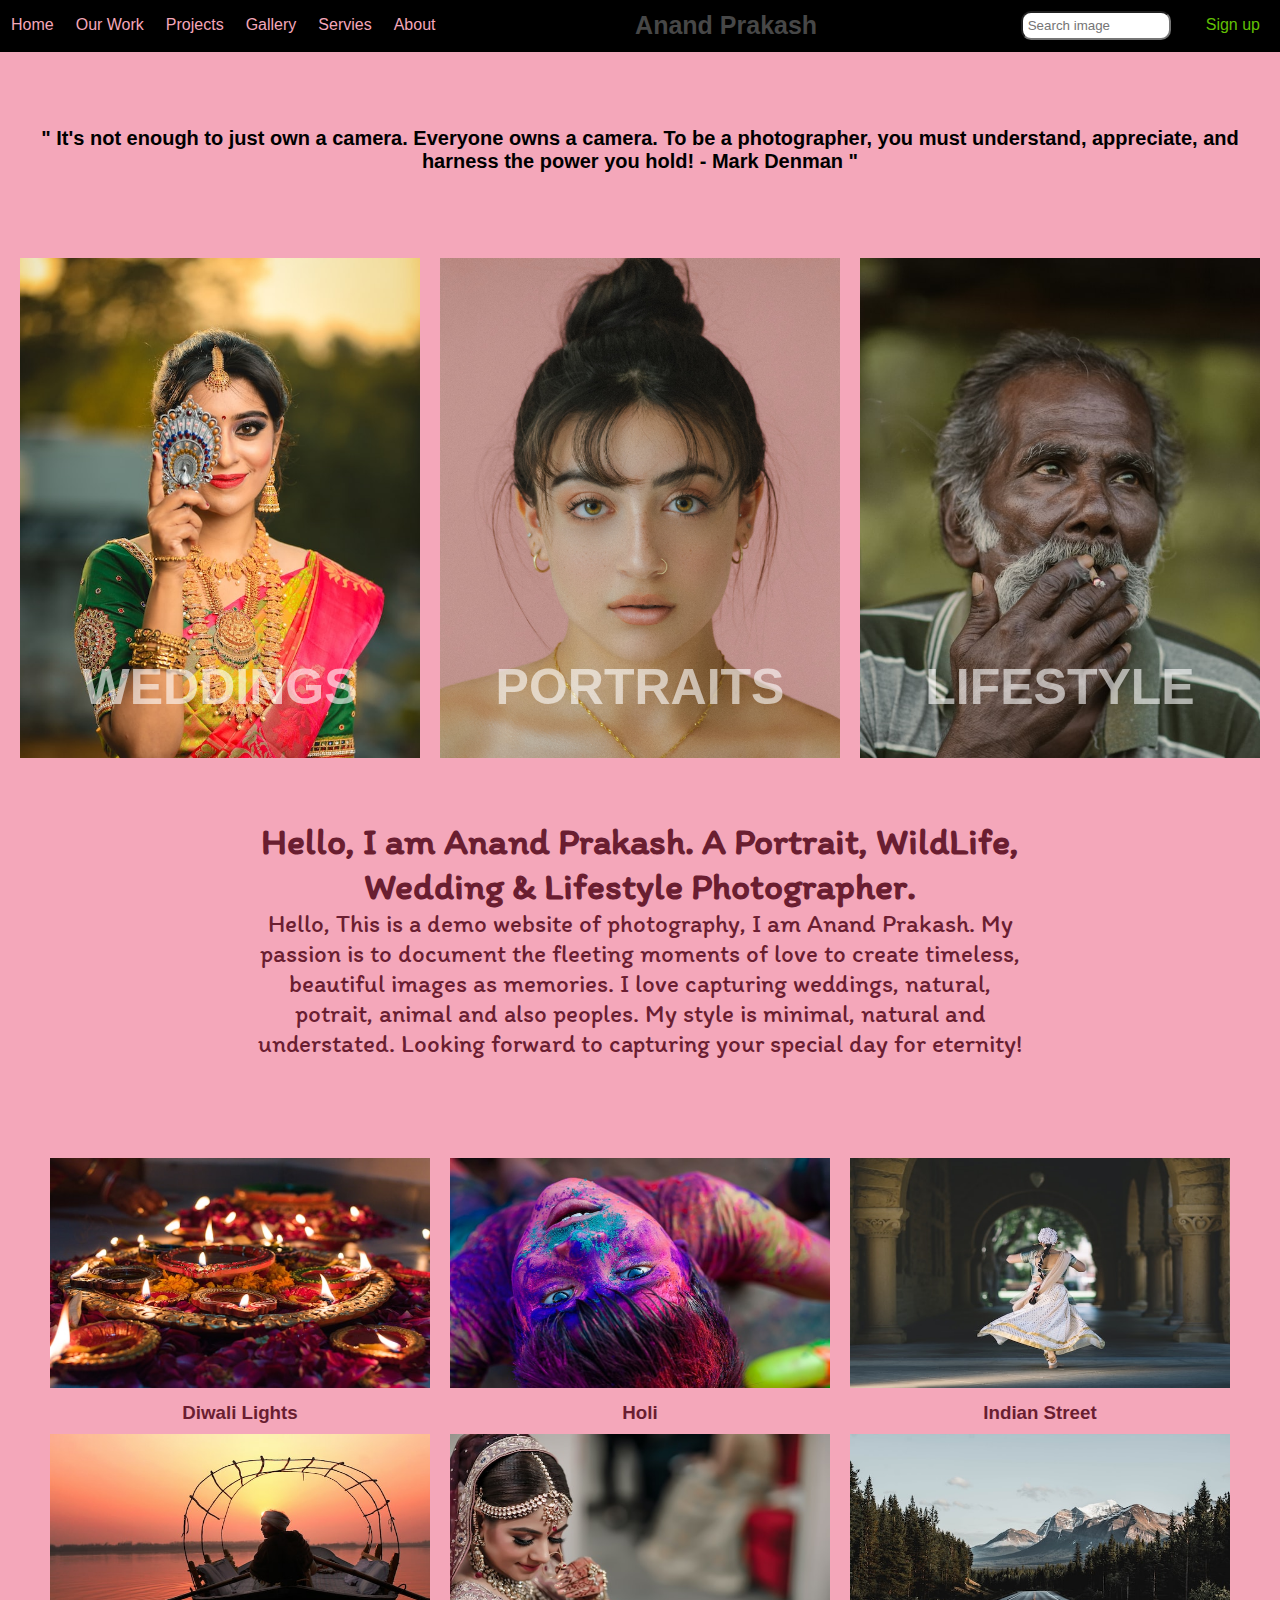
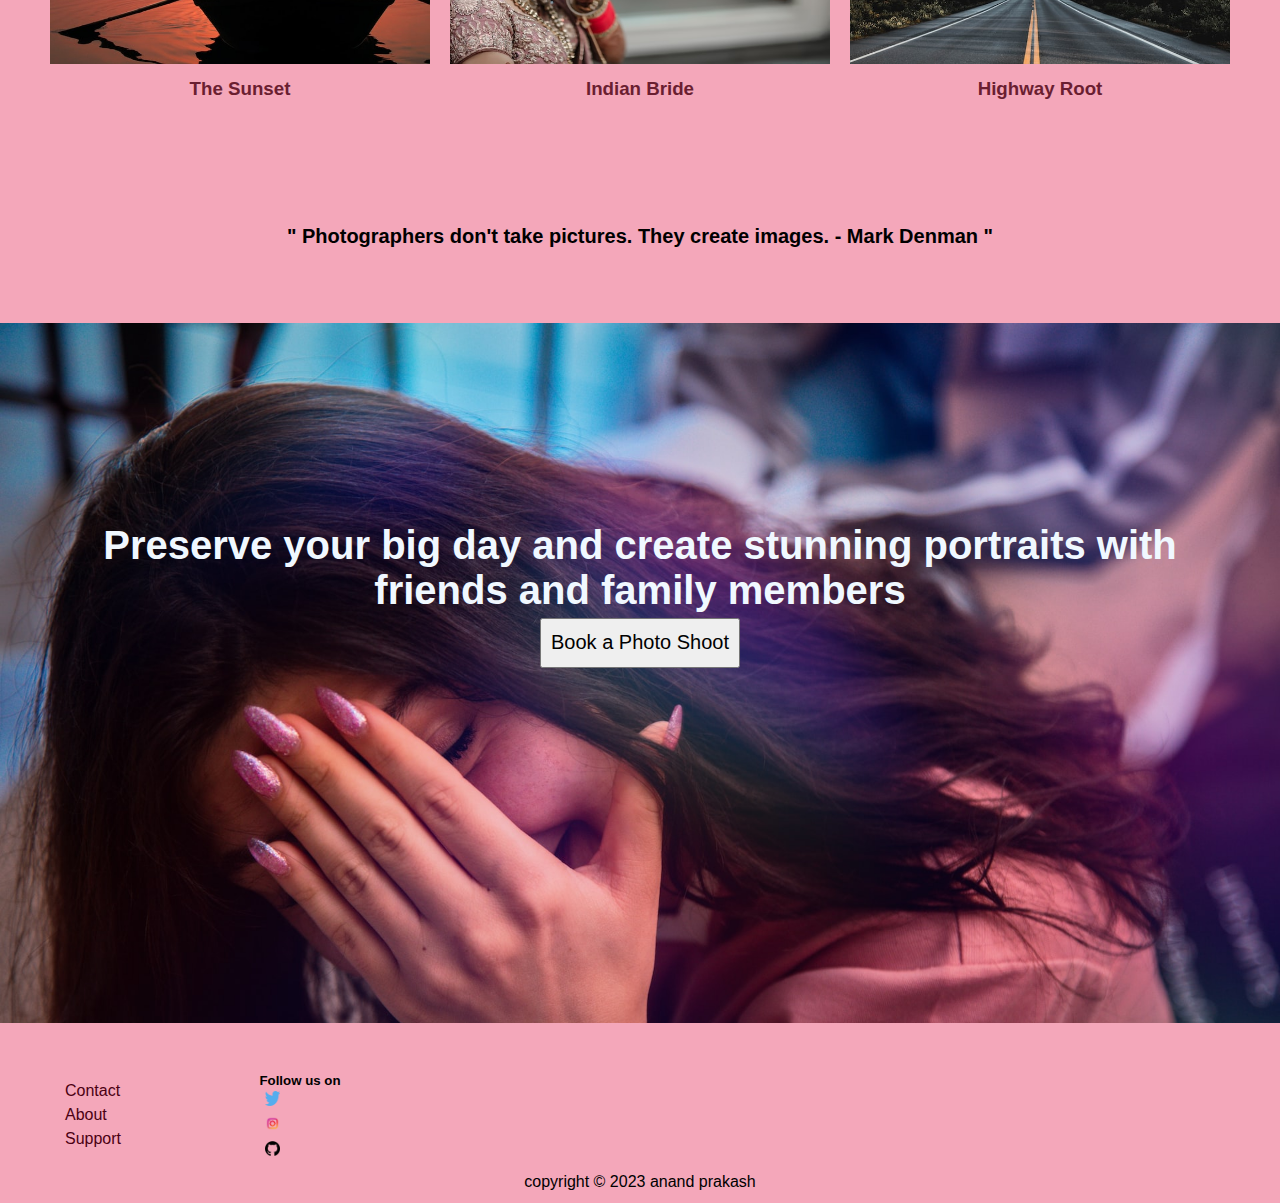
==== index.html @ af35f35a "initial update" ====
<!DOCTYPE html>
<html lang="en">

<head>
    <meta charset="UTF-8">
    <meta http-equiv="X-UA-Compatible" content="IE=edge">
    <meta name="viewport" content="width=device-width, initial-scale=1.0">
    <title>hr Photography</title>
    <link rel="preconnect" href="https://fonts.googleapis.com">
    <link rel="preconnect" href="https://fonts.gstatic.com" crossorigin>
    <link href="https://fonts.googleapis.com/css2?family=Itim&display=swap" rel="stylesheet">
    <link rel="stylesheet" href="./style.css">
</head>

<body>
    <header class="nav">
        <ul>
            <li><a href="#">Home</a></li>
            <li><a href="#">Our Work</a></li>
            <li><a href="#">Projects</a></li>
            <li><a href="#">Gallery</a></li>
            <li><a href="#">Servies</a></li>
            <li><a href="#">About</a></li>
            <div class="right-nav"><a href="#">Sign up</a></div>
            <div class="right-nav"><input type="text" placeholder="Search image"></div>
            <div class="my-name">Anand Prakash</div>
        </ul>
    </header>
    <div class="quote">
        " It's not enough to just own a camera. Everyone owns a camera. To be a photographer, you must understand,
        appreciate, and harness the power you hold! - Mark Denman "
    </div>
    <div class="box">
        <div class="box-size box1">
            <div class="box-text"><a href="#">WEDDINGS</a></div>
        </div>
        <div class="box-size box2">
            <div class="box-text"><a href="#">PORTRAITS</a></div>
        </div>
        <div class="box-size box3">
            <div class="box-text"><a href="#">LIFESTYLE</a></div>
        </div>

    </div>
    <div class="discription-1">
        <h2>Hello, I am Anand Prakash. A Portrait, WildLife, Wedding & Lifestyle Photographer.</h2>
        Hello, This is a demo website of photography, I am Anand Prakash. My passion is to document
        the fleeting moments of love to create timeless, beautiful images as memories. I love capturing weddings,
        natural, potrait, animal and also peoples. My style is minimal, natural and understated. Looking forward to
        capturing your
        special day for eternity!
    </div>
    <div class="container">
        <div class="container-grid">
            <div class="box">
                <div>
                    <div><img class="img" src="./assets/img/img-deepak.jpg"></div>
                    <h3 class="img-discription">Diwali Lights</h3>
                </div>
                <div>
                    <div><img class="img" src="./assets/img/img-holi.jpg"></div>
                    <h3 class="img-discription">Holi</h3>
                </div>
                <div>
                    <div><img class="img" src="./assets/img/img-street1.jpg"></div>
                    <h3 class="img-discription">Indian Street</h3>
                </div>
                <div>
                    <div><img class="img" src="./assets/img/img-sunset.jpg"></div>
                    <h3 class="img-discription">The Sunset</h3>
                </div>
                <div>
                    <div><img class="img" src="./assets/img/img-bride.jpg"></div>
                    <h3 class="img-discription">Indian Bride</h3>
                </div>
                <div>
                    <div><img class="img" src="./assets/img/img-highway.jpg"></div>
                    <h3 class="img-discription">Highway Root</h3>
                </div>
            </div>
        </div>
    </div>

    <div class="quote">" Photographers don't take pictures. They create images. - Mark Denman "</div>
    <div class="container-book">

        <div class="box-book">Preserve your big day and create stunning portraits with friends and family members
            <div><button class="btn">Book a Photo Shoot</button></div>
        </div>
    </div>
    <div class="container">
        <div class="container-grid">
            <div class="display-flex">
                <div class="box-flex">
                    <ul>
                        <li></li>
                        <li><a href="#">Contact</a></li>
                        <li><a href="#">About</a></li>
                        <li><a href="#">Support</a></li>
                    </ul>
                </div>
                <div class="box-flex">
                    <ul>
                        <h5>Follow us on</h5>
                        <li><a href="#"><img class="logo" src="./assets/img/logo-twitter.png"></a></li>
                        <li><a href="#"><img class="logo" src="./assets/img/logo-insta.png"></a></li>
                        <li><a href="#"><img class="logo" src="./assets/img/logo-github.png"></a></li>
                    </ul>
                </div>
            </div>
        </div>
    </div>
    <div class="copyright">copyright © 2023 anand prakash</div>
</body>

</html>
---- style.css ----
*{
    margin: 0;
    padding: 0;
    box-sizing: border-box;
    /* background-color: #f4a7ba; */
}
body{
    background-color: #f4a7ba;
    font-family: 'Ubuntu', sans-serif;
}

        /* Navigation bar */
.nav{
    background-color: black;
}
.nav ul{
    overflow: auto;
}
.nav li{
    list-style: none;
    float: left;
    margin:16px 6px;
}
.nav li a{
    text-decoration: none;
    color: #f4a7ba;
    padding: 5px;
}
.nav li a:hover{
    background-color: #f4a7ba;
    color: black;
    border-radius: 10px;
}
.nav .right-nav{
    float: right;
    margin: 11px 15px;
}
.right-nav input{
    width: 150px;
    padding: 5px;
    border-radius: 10px;
}
.right-nav a{
    display: inline-block;
    height: 20px;
    margin: 5px;
    text-decoration: none;
    color: rgb(98, 192, 4);
}
.right-nav a:hover{
    color: rgb(207, 204, 0);
}
.my-name{
    text-align: center;
    margin: 11px 0px;
    font-size: 25px;
    font-weight: bold;
    color: rgb(71,71,71);
}

        /* body */
.quote{
    font-size: 20px;
    font-weight: 600;
    margin: 75px 20px;
    text-align:center;
}
.box{
    display: flex;
    flex-wrap: wrap;
    justify-content: center;
    margin: 50px 10px;
}
.box-size{
    width: 400px;
    height: 500px;
    margin: 10px;
    background-size: cover;
}
.box1{
    background-image: url('./assets/img/img-wedding1.jpg');
}
.box2{
    background-image: url('./assets/img/img-portrait1.jpg');
}
.box3{
    background-image: url('./assets/img/img-tamil-shutter.jpg');
}
.box-text{
    text-align: center;
    margin-top: 400px;
}
.box-text a{
    color: rgb(255, 255, 255, 0.6);
    font-size: 50px;
    font-weight: 900;
    text-decoration: none;
}
.box-text:hover{
    background-color: rgb(131, 131, 131);
}

.img{
    width: 400px;
    height: 250px;
    padding: 10px;
    color: #4b0013;
    text-align: center;
}
.img-discription{
    text-align: center;
    color: #6a1e31;
}
.img:hover{
    padding: 5px;
    cursor: pointer;
}
.discription-1{
    width: 60%;
    margin: 40px auto;
    text-align: center;
    color: #6a1e31;
    font-size: 25px;
    font-family: 'Itim', cursive;
}
.container{
    display: grid;
    grid-template-areas: 'container-grid';
}
.container-grid{grid-area: container-grid;}
.container-grid{
    min-height: 100px;
}
.container-book{
    margin: 50px 0px;
}
.box-book{
    height: 700px;
    background-image: url('./assets/img/img-book2.jpg');
    background-size: cover;
    font-size: 40px;
    font-weight: bold;
    color: aliceblue;
    padding: 200px 50px;
    text-align:center;
}
.btn{
    width: 200px;
    height: 50px;
    font-size: 20px;
    cursor: pointer;
    padding: 5px;
}
.btn:hover{
    background-color: #f4a7ba;
}

.display-flex{
    display: flex;
    flex-wrap: wrap;
}
.box-flex{
    width: 200px;
    height: 100px;
    text-align: center;
}
.box-flex li{
    text-align: left;
    list-style: none;
    padding: 3px 20px;
    margin: 0px 35px
}
.box-flex a{
    text-decoration: none;
    color: #4b0013;
    padding: 5px 10px;
}
.box-flex a:hover{
    background-color: rgb(255, 255, 255);
    border-radius: 5px;
}
.logo{
    width: 15px;
    height: 15px;
}
.copyright{
    height: 30px;
    text-align: center;
}
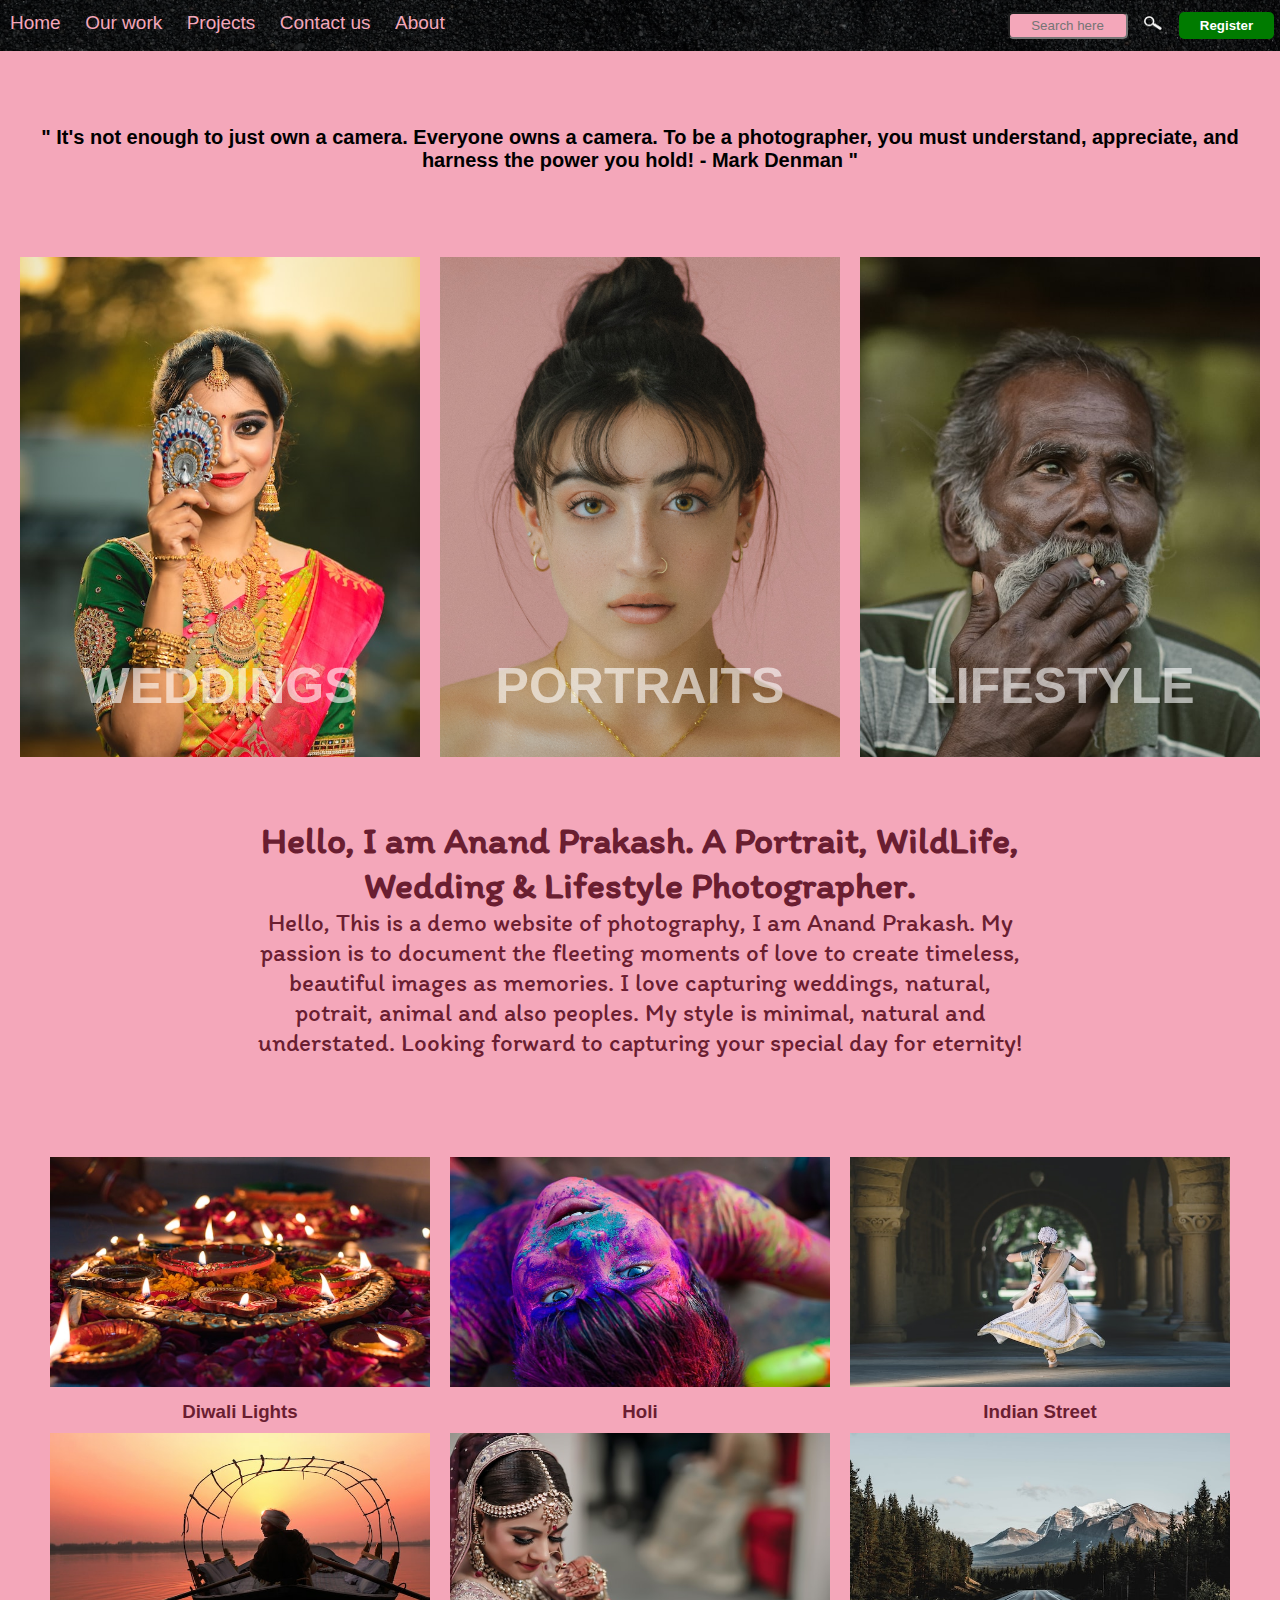
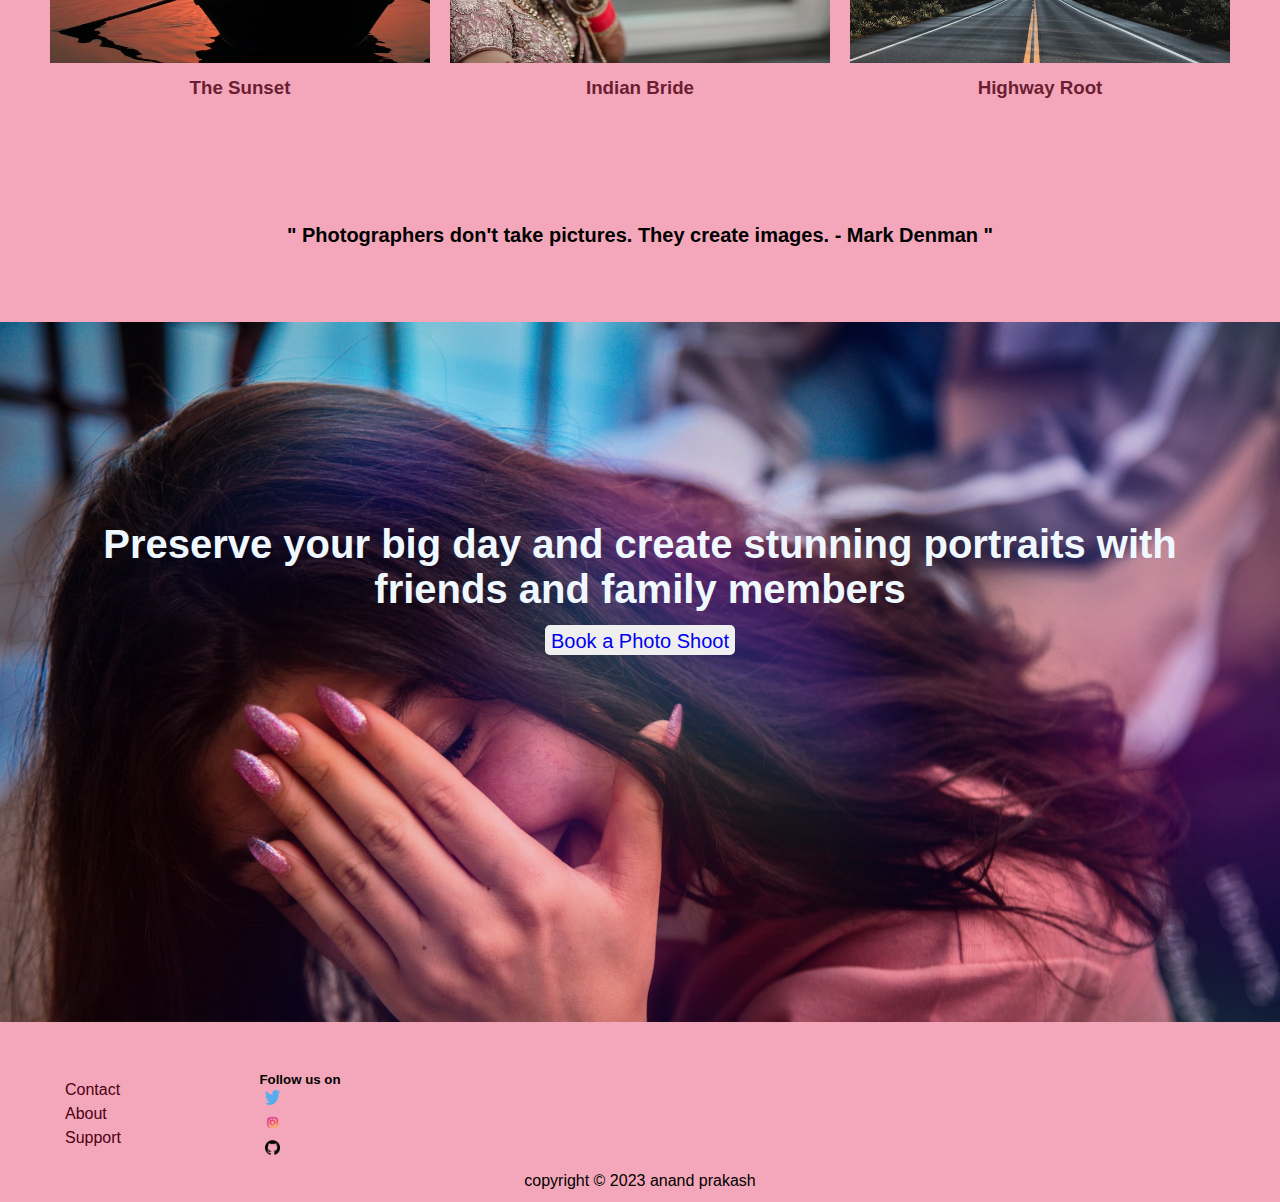
==== commit ae5566dd: "initial update" ====
--- a/index.html
+++ b/index.html
@@ -13,19 +13,20 @@
 </head>
 
 <body>
-    <header class="nav">
-        <ul>
-            <li><a href="#">Home</a></li>
-            <li><a href="#">Our Work</a></li>
-            <li><a href="#">Projects</a></li>
-            <li><a href="#">Gallery</a></li>
-            <li><a href="#">Servies</a></li>
-            <li><a href="#">About</a></li>
-            <div class="right-nav"><a href="#">Sign up</a></div>
-            <div class="right-nav"><input type="text" placeholder="Search image"></div>
-            <div class="my-name">Anand Prakash</div>
-        </ul>
-    </header>
+    <div class="header">
+        <div class="nav-left">
+            <span><a href="#">Home</a></span>
+            <span><a href="#">Our work</a></span>
+            <span><a href="#">Projects</a></span>
+            <span><a href="#">Contact us</a></span>
+            <span><a href="#">About</a></span>
+        </div>
+        
+        <div class="nav-right">
+            <span><input type="text" name="search" placeholder="Search here"><a href="#"><img src="./assets/img/search-icon.png"></a></span>
+            <span> <button type="submit"><a href="./assets/html/bookphotoshoot.html">Register</a></button></span>
+        </div>
+    </div>
     <div class="quote">
         " It's not enough to just own a camera. Everyone owns a camera. To be a photographer, you must understand,
         appreciate, and harness the power you hold! - Mark Denman "
@@ -85,7 +86,7 @@
     <div class="container-book">
 
         <div class="box-book">Preserve your big day and create stunning portraits with friends and family members
-            <div><button class="btn">Book a Photo Shoot</button></div>
+            <div><button class="btn"><a href="./assets/html/bookphotoshoot.html">Book a Photo Shoot</a></button></div>
         </div>
     </div>
     <div class="container">
--- a/style.css
+++ b/style.css
@@ -2,61 +2,71 @@
     margin: 0;
     padding: 0;
     box-sizing: border-box;
-    /* background-color: #f4a7ba; */
 }
 body{
     background-color: #f4a7ba;
     font-family: 'Ubuntu', sans-serif;
 }
 
-        /* Navigation bar */
-.nav{
-    background-color: black;
-}
-.nav ul{
-    overflow: auto;
-}
-.nav li{
-    list-style: none;
-    float: left;
-    margin:16px 6px;
-}
-.nav li a{
-    text-decoration: none;
+.header{
+    min-height: 50px;
+    background-image: url('./assets/img/bg-nav.jpg');
+    background-size: cover;
+    background-position: center;
+    background-repeat: no-repeat;
+    background-color: rgba(0,0,0,0.6);
+    background-blend-mode: multiply;
+    display: flex;
+    justify-content:space-between;
     color: #f4a7ba;
+}
+.header span{
+    display: inline-block;
+    padding: 12px 6px;
+    text-align: center;
+}
+.nav-left span a{
+    color: #f4a7ba;
+    font-size: 19px;
+    padding: 4px;
+    
+}
+.nav-left span a:hover{
+    color: #007c5d;
+}
+.nav-right input{
+    width: 120px;
+    height: 27px;
+    margin-right: 15px;
+    border-radius: 5px;
+    text-align: center;
+    background-color: #f4a7ba;
+}
+.nav-right img{
+    width: 20px;
+    /* height: 50px; */
+}
+.nav-right button{
+    width: 95px;
+    height: 27px;
+    background-color: #007b00;
+    border-radius: 5px;
+    font-weight: 600;
+    border: none;
+}
+.nav-right button:hover{
+    background-color: #006200;
+    color:white;
+    cursor: pointer;
+}
+.nav-right button a{
+    display: inline-block;
+    width: 90px;
     padding: 5px;
-}
-.nav li a:hover{
-    background-color: #f4a7ba;
-    color: black;
-    border-radius: 10px;
-}
-.nav .right-nav{
-    float: right;
-    margin: 11px 15px;
-}
-.right-nav input{
-    width: 150px;
-    padding: 5px;
-    border-radius: 10px;
-}
-.right-nav a{
-    display: inline-block;
-    height: 20px;
-    margin: 5px;
-    text-decoration: none;
-    color: rgb(98, 192, 4);
-}
-.right-nav a:hover{
-    color: rgb(207, 204, 0);
-}
-.my-name{
-    text-align: center;
-    margin: 11px 0px;
-    font-size: 25px;
-    font-weight: bold;
-    color: rgb(71,71,71);
-}
+    color: white;
+}
+a{text-decoration: none;}
+
 
         /* body */
 .quote{
@@ -145,11 +155,13 @@
     text-align:center;
 }
 .btn{
-    width: 200px;
-    height: 50px;
+    width: 190px;
+    height: 30px;
     font-size: 20px;
     cursor: pointer;
     padding: 5px;
+    border: none;
+    border-radius:5px;
 }
 .btn:hover{
     background-color: #f4a7ba;
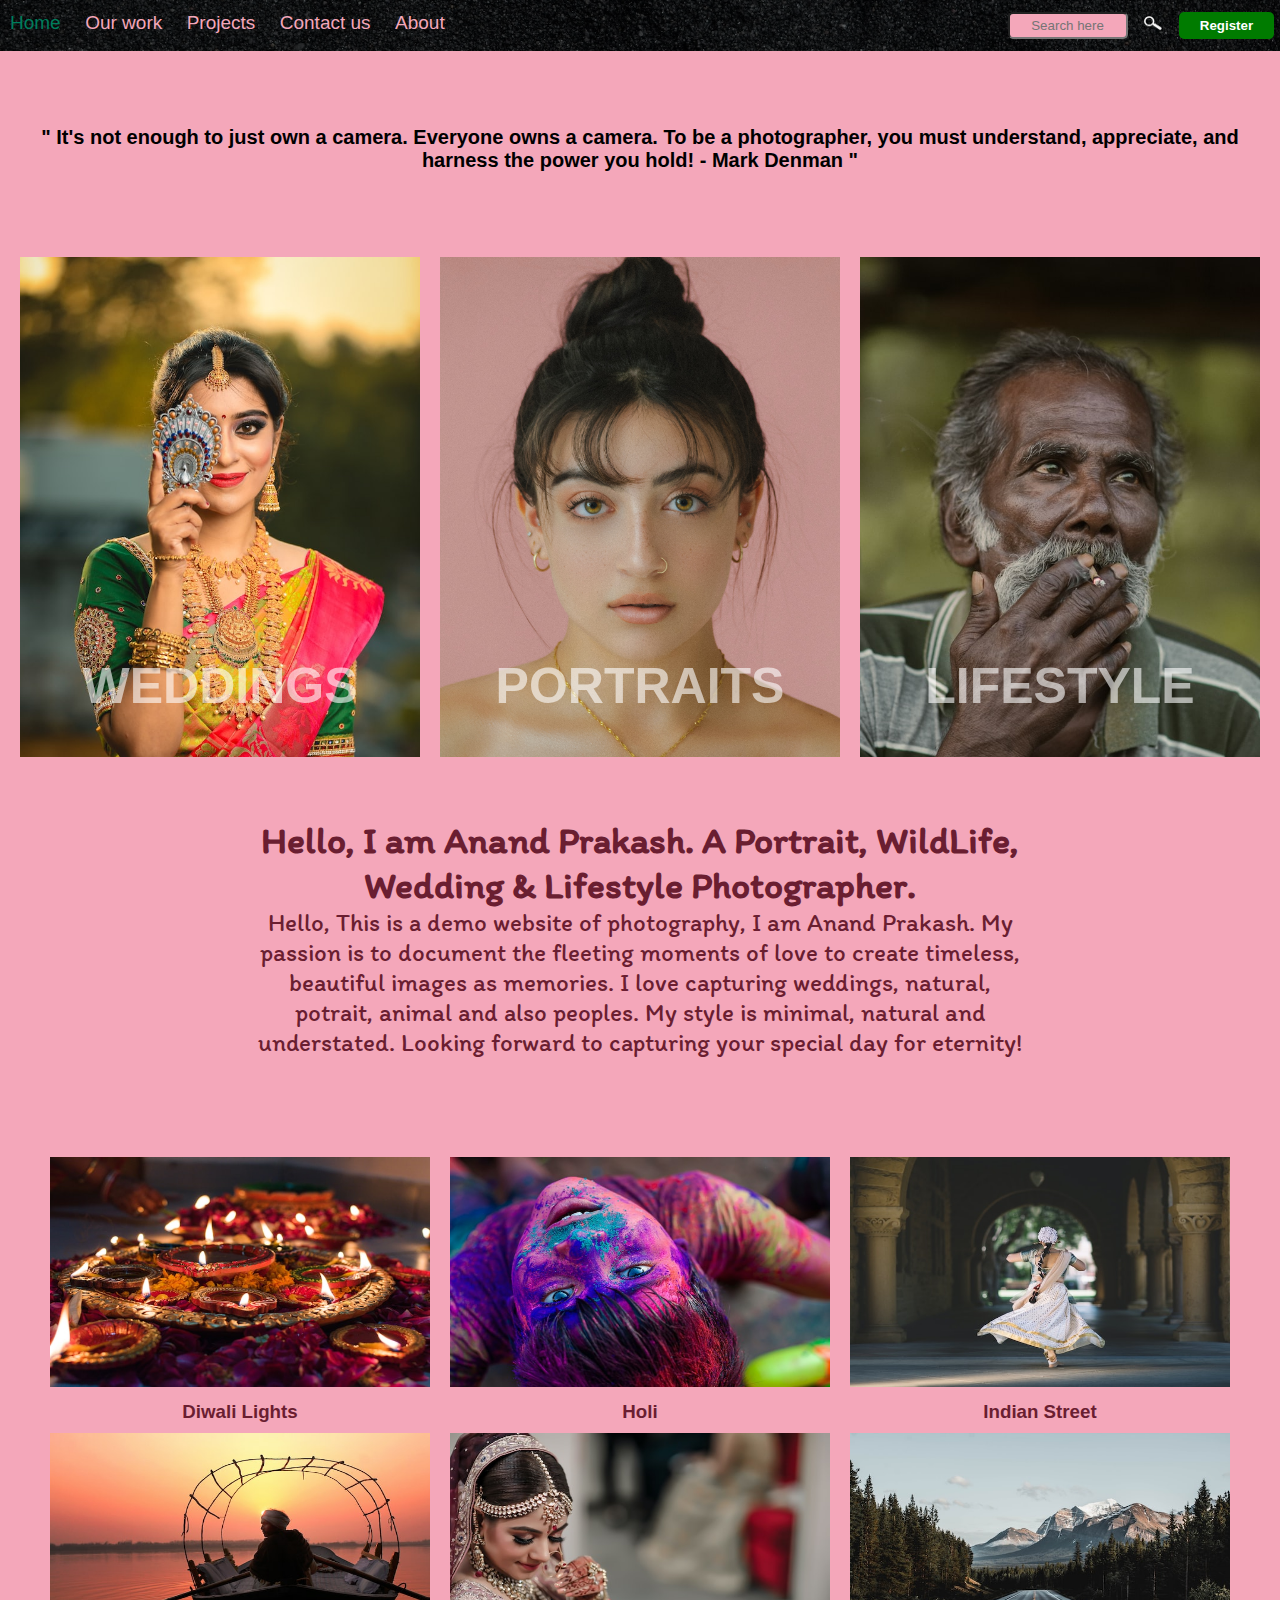
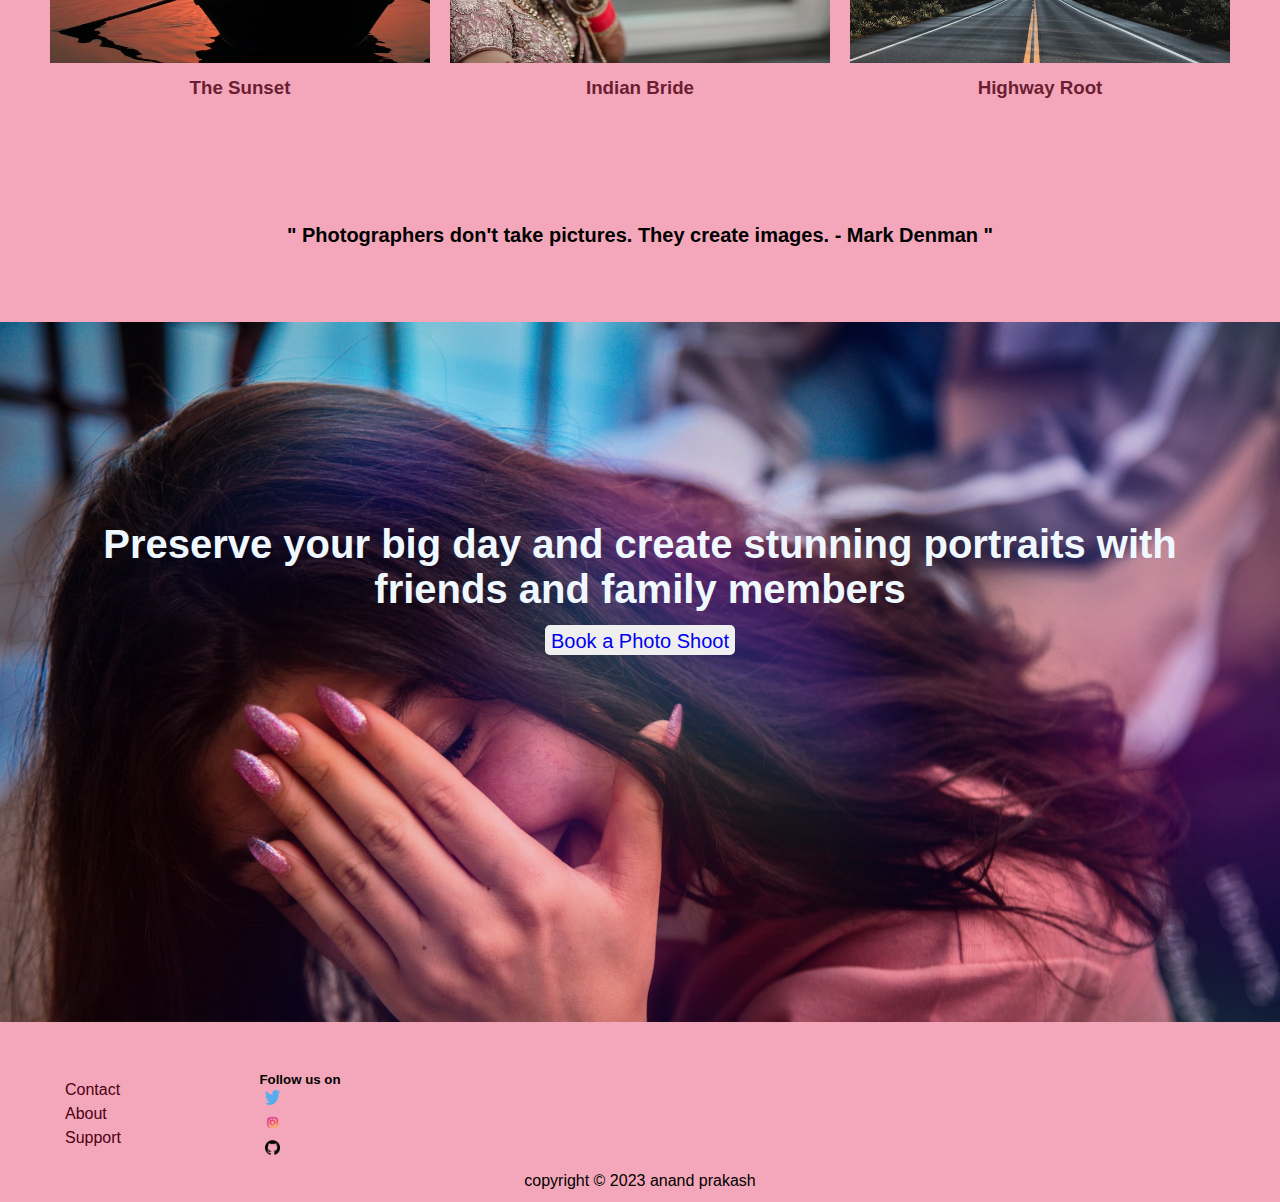
==== commit 1eed124e: "initial update" ====
--- a/index.html
+++ b/index.html
@@ -15,7 +15,7 @@
 <body>
     <div class="header">
         <div class="nav-left">
-            <span><a href="#">Home</a></span>
+            <span><a href="#" class="active">Home</a></span>
             <span><a href="#">Our work</a></span>
             <span><a href="#">Projects</a></span>
             <span><a href="#">Contact us</a></span>
--- a/style.css
+++ b/style.css
@@ -7,7 +7,9 @@
     background-color: #f4a7ba;
     font-family: 'Ubuntu', sans-serif;
 }
-
+.nav-left .active{
+    color: #007c5d;
+}
 .header{
     min-height: 50px;
     background-image: url('./assets/img/bg-nav.jpg');
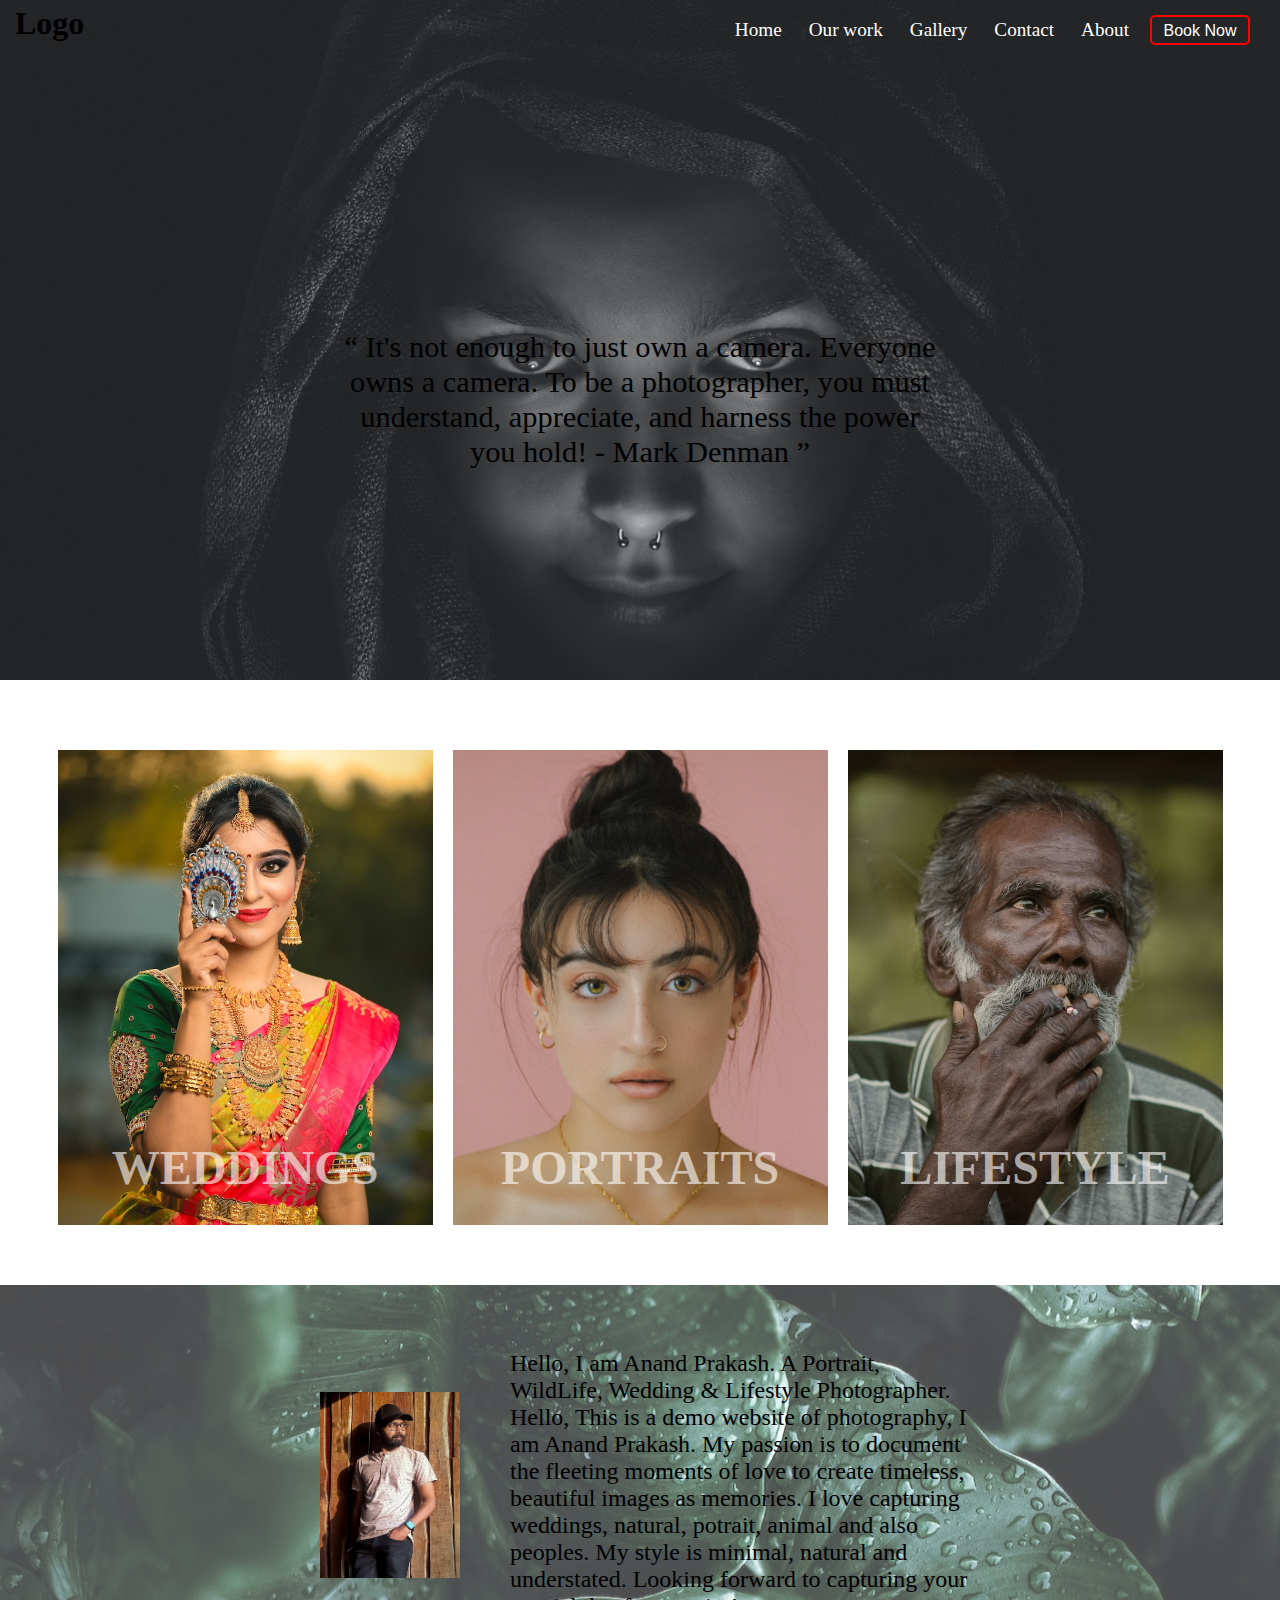
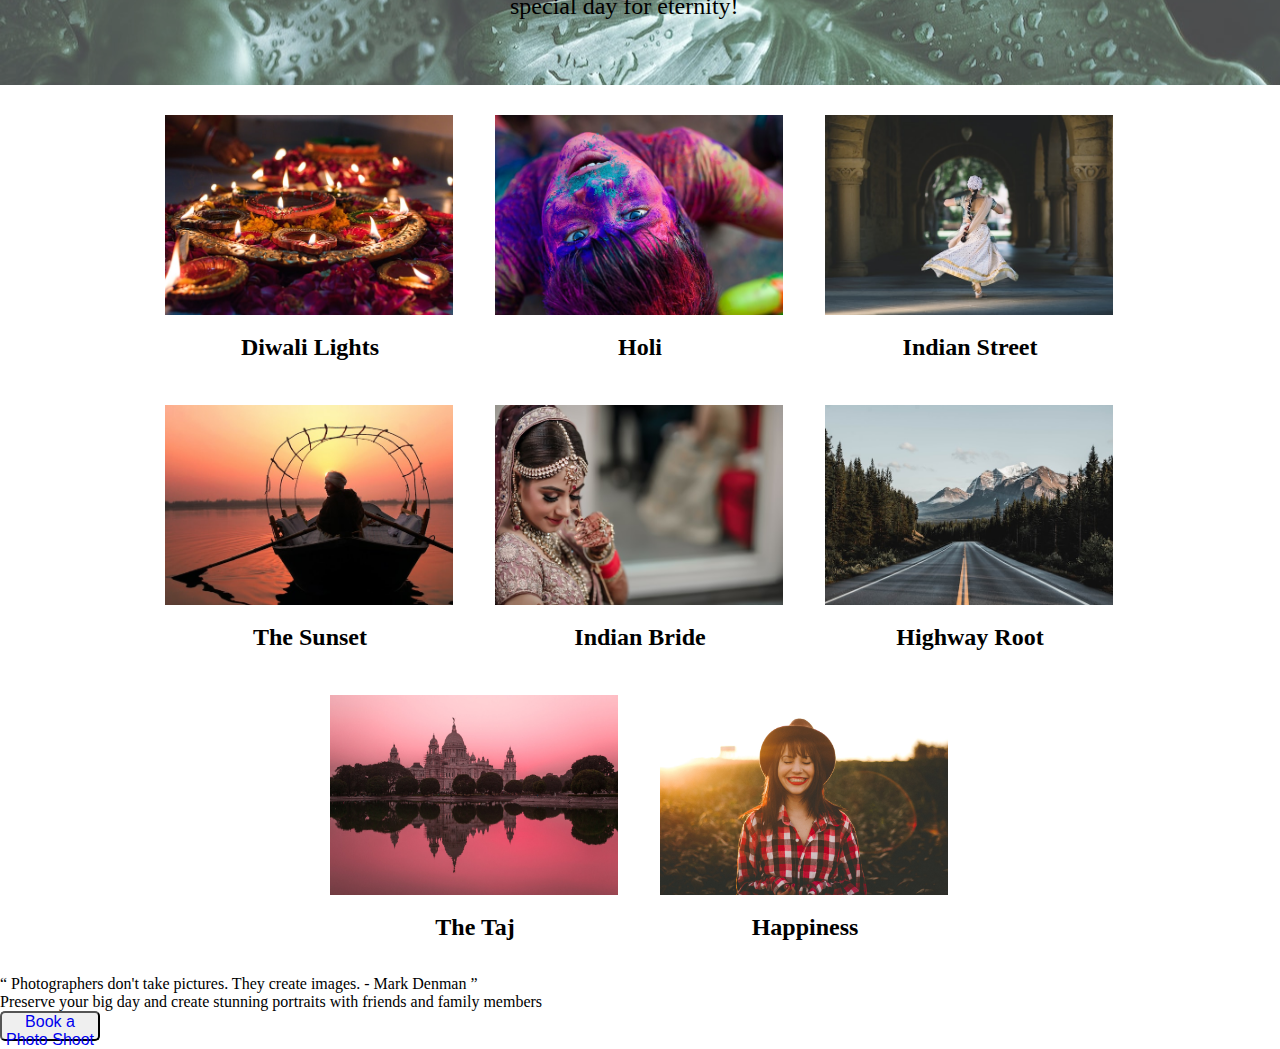
==== commit a228dcd2: "new UI update" ====
--- a/index.html
+++ b/index.html
@@ -5,113 +5,86 @@
     <meta charset="UTF-8">
     <meta http-equiv="X-UA-Compatible" content="IE=edge">
     <meta name="viewport" content="width=device-width, initial-scale=1.0">
-    <title>hr Photography</title>
-    <link rel="preconnect" href="https://fonts.googleapis.com">
-    <link rel="preconnect" href="https://fonts.gstatic.com" crossorigin>
-    <link href="https://fonts.googleapis.com/css2?family=Itim&display=swap" rel="stylesheet">
-    <link rel="stylesheet" href="./style.css">
+    <title>YO Photographer</title>
+    <link rel="stylesheet" href="./assets/css/index.css">
 </head>
 
 <body>
-    <div class="header">
-        <div class="nav-left">
-            <span><a href="#" class="active">Home</a></span>
-            <span><a href="#">Our work</a></span>
-            <span><a href="#">Projects</a></span>
-            <span><a href="#">Contact us</a></span>
-            <span><a href="#">About</a></span>
+    <nav id="navbar">
+        <div id="logo">
+            <!-- <img src="" alt=""> -->
+            <h1>Logo</h1>
         </div>
-        
-        <div class="nav-right">
-            <span><input type="text" name="search" placeholder="Search here"><a href="#"><img src="./assets/img/search-icon.png"></a></span>
-            <span> <button type="submit"><a href="./assets/html/bookphotoshoot.html">Register</a></button></span>
-        </div>
-    </div>
-    <div class="quote">
-        " It's not enough to just own a camera. Everyone owns a camera. To be a photographer, you must understand,
-        appreciate, and harness the power you hold! - Mark Denman "
-    </div>
-    <div class="box">
-        <div class="box-size box1">
-            <div class="box-text"><a href="#">WEDDINGS</a></div>
-        </div>
-        <div class="box-size box2">
-            <div class="box-text"><a href="#">PORTRAITS</a></div>
-        </div>
-        <div class="box-size box3">
-            <div class="box-text"><a href="#">LIFESTYLE</a></div>
-        </div>
-
-    </div>
-    <div class="discription-1">
-        <h2>Hello, I am Anand Prakash. A Portrait, WildLife, Wedding & Lifestyle Photographer.</h2>
-        Hello, This is a demo website of photography, I am Anand Prakash. My passion is to document
-        the fleeting moments of love to create timeless, beautiful images as memories. I love capturing weddings,
-        natural, potrait, animal and also peoples. My style is minimal, natural and understated. Looking forward to
-        capturing your
-        special day for eternity!
-    </div>
-    <div class="container">
-        <div class="container-grid">
-            <div class="box">
-                <div>
-                    <div><img class="img" src="./assets/img/img-deepak.jpg"></div>
-                    <h3 class="img-discription">Diwali Lights</h3>
-                </div>
-                <div>
-                    <div><img class="img" src="./assets/img/img-holi.jpg"></div>
-                    <h3 class="img-discription">Holi</h3>
-                </div>
-                <div>
-                    <div><img class="img" src="./assets/img/img-street1.jpg"></div>
-                    <h3 class="img-discription">Indian Street</h3>
-                </div>
-                <div>
-                    <div><img class="img" src="./assets/img/img-sunset.jpg"></div>
-                    <h3 class="img-discription">The Sunset</h3>
-                </div>
-                <div>
-                    <div><img class="img" src="./assets/img/img-bride.jpg"></div>
-                    <h3 class="img-discription">Indian Bride</h3>
-                </div>
-                <div>
-                    <div><img class="img" src="./assets/img/img-highway.jpg"></div>
-                    <h3 class="img-discription">Highway Root</h3>
-                </div>
-            </div>
-        </div>
+        <ul>
+            <li><a href="#" id="active">Home</a></li>
+            <li><a href="#">Our work</a></li>
+            <li><a href="#">Gallery</a></li>
+            <li><a href="#">Contact</a></li>
+            <li><a href="#">About</a></li>
+            <button class="btn">Book Now</button>
+        </ul>
+    </nav>
+    <section id="quote-banner">
+        <div id="quote-banner-text">“ It's not enough to just own a camera. Everyone owns a camera. To be a
+            photographer, you must
+            understand, appreciate, and harness the power you hold! - Mark Denman ”</div>
+    </section>
+    <div id="img-banner">
+        <div id="img1" class="banner-img"><a class="banner-text" href="#">WEDDINGS</a></div>
+        <div id="img2" class="banner-img"><a class="banner-text" href="#">PORTRAITS</a></div>
+        <div id="img3" class="banner-img"><a class="banner-text" href="#">LIFESTYLE</a></div>
     </div>
 
-    <div class="quote">" Photographers don't take pictures. They create images. - Mark Denman "</div>
-    <div class="container-book">
+    <div id="about-me">
+        <img src="./assets/img/my-img.jpg" alt="Anand Prakash">
+        <div>Hello, I am Anand Prakash. A Portrait, WildLife, Wedding & Lifestyle Photographer.
+            Hello, This is a demo website of photography, I am Anand Prakash. My passion is to document the fleeting
+            moments of love to create timeless, beautiful images as memories. I love capturing weddings, natural,
+            potrait, animal and also peoples. My style is minimal, natural and understated. Looking forward to capturing
+            your special day for eternity!</div>
+    </div>
+    <section id="variety-photos">
+        <div class="photo-container">
+            <img class="photo" src="./assets/img/img-deepak.jpg">
+            <div class="img-discription">Diwali Lights</div>
+        </div>
+        <div class="photo-container">
+            <img src="./assets/img/img-holi.jpg">
+            <div>Holi</div>
+        </div>
+        <div class="photo-container">
+            <img src="./assets/img/img-street1.jpg">
+            <div>Indian Street</div>
+        </div>
+        <div class="photo-container">
+            <img src="./assets/img/img-sunset.jpg">
+            <div>The Sunset</div>
+        </div>
+        <div class="photo-container">
+            <img src="./assets/img/img-bride.jpg">
+            <div>Indian Bride</div>
+        </div>
+        <div class="photo-container">
+            <img src="./assets/img/img-highway.jpg">
+            <div>Highway Root</div>
+        </div>
+        <div class="photo-container">
+            <img src="./assets/img/taj.jpg">
+            <div>The Taj</div>
+        </div>
+        <div class="photo-container">
+            <img src="./assets/img/happy face.jpg">
+            <div>Happiness</div>
+        </div>
+    </section>
+    <div class="quote">“ Photographers don't take pictures. They create images. - Mark Denman ”</div>
 
-        <div class="box-book">Preserve your big day and create stunning portraits with friends and family members
-            <div><button class="btn"><a href="./assets/html/bookphotoshoot.html">Book a Photo Shoot</a></button></div>
+    <section class="book-photoshoot">
+        <div>
+            <div class="book-text">Preserve your big day and create stunning portraits with friends and family members</div>
+            <button class="btn"><a href="./assets/html/bookphotoshoot.html">Book a Photo Shoot</a></button>
         </div>
-    </div>
-    <div class="container">
-        <div class="container-grid">
-            <div class="display-flex">
-                <div class="box-flex">
-                    <ul>
-                        <li></li>
-                        <li><a href="#">Contact</a></li>
-                        <li><a href="#">About</a></li>
-                        <li><a href="#">Support</a></li>
-                    </ul>
-                </div>
-                <div class="box-flex">
-                    <ul>
-                        <h5>Follow us on</h5>
-                        <li><a href="#"><img class="logo" src="./assets/img/logo-twitter.png"></a></li>
-                        <li><a href="#"><img class="logo" src="./assets/img/logo-insta.png"></a></li>
-                        <li><a href="#"><img class="logo" src="./assets/img/logo-github.png"></a></li>
-                    </ul>
-                </div>
-            </div>
-        </div>
-    </div>
-    <div class="copyright">copyright © 2023 anand prakash</div>
+    </section>
 </body>
 
 </html>--- a/assets/css/index.css
+++ b/assets/css/index.css
@@ -0,0 +1,216 @@
+
+/* Utility Classes */
+h-primary{
+
+}
+.btn{
+    width: 100px;
+    height: 30px;
+    font-size: 1rem;
+    border-radius: 5px;
+}
+*{
+    margin: 0;
+    padding: 0;
+    box-sizing: border-box;
+    text-decoration: none;
+    
+}
+/* Navigation bar */
+#navbar{
+    position: relative;
+    top: 0;
+    left: 0;
+    padding: 5px 15px;
+    display: flex;
+    justify-content: space-between;
+    align-items: center;
+}
+#navbar::before{
+    content: "";
+    background-color: black;
+    width: 100%;
+    height: 100%;
+    position: absolute;
+    opacity: 0.7;
+    top: 0;
+    left: 0;
+    z-index: -1;
+}
+#logo{
+    height: 50px;
+}
+#navbar ul{
+    display: flex;
+    align-items: center;
+    list-style: none;
+}
+#navbar ul button{
+    background-color: transparent;
+    border:2px solid red;
+    margin:0px 15px;
+    padding: 5px 10px;
+    color: white;
+}
+#navbar ul li{
+    margin-left:15px;
+}
+#navbar ul li a{
+    display: block;
+    position: relative;
+    padding:3px 6px;
+    font-size: 1.2rem;
+    color: #fff;
+    border-radius:8px;
+}
+#navbar ul li a::after{
+    content: "";
+    position:absolute;
+    left: 0px;
+    bottom: -4px;
+    background-color: red;
+    border-radius:0px;
+    width: 100%;
+    height: 3px;
+    transform: scaleX(0);
+    /* transition: .5s; */
+    transition: transform .5s;
+    transform-origin: right;
+}
+#navbar ul li a:hover::after{
+    transform: scaleX(1);
+    transform-origin: left;
+}
+/* 
+#navbar ul li a:hover{
+    background-color: #fff;
+    color: red;
+    transition: 0.5s;
+} */
+
+/* Main banner */
+#quote-banner{
+    display: flex;
+    align-items: center;
+    justify-content: center;
+    height:680px;
+}
+#quote-banner::before{
+    content: "";
+    width: 100%;
+    height:680px;
+    position: absolute;
+    left: 0;
+    top: 0;
+    background: url("../img/home-banner.jpg");
+    /* background-blend-mode: multiply; */
+    background-position: center;
+    background-size:cover;
+    background-repeat: no-repeat;
+    z-index:-1;
+}
+#quote-banner-text{
+    width: 600px;
+    font-size: 1.9rem;
+    font-weight: 500;
+    text-align: center;
+}
+#img-banner{
+    display: flex;
+    justify-content: center;
+    flex-wrap: wrap;
+}
+.banner-img{
+    width: 375px;
+    height: 475px;
+    margin: 10px;
+    background-size: cover;
+    background-position: center;
+    background-repeat: no-repeat;
+}
+#img1{
+    background-image: url('../img/img-wedding1.jpg');
+}
+#img2{
+    background-image: url('../img/img-portrait1.jpg');
+}
+#img3{
+    background-image: url('../img/img-tamil-shutter.jpg');
+}
+.banner-img a{
+    display: block;
+    text-align: center;
+    font-size: 3rem;
+    color: #fff;
+    opacity: .6;
+    font-weight: 600;
+    position: relative;
+    top: 390px;
+    transition: .5s;
+}
+.banner-img a:hover{
+    background-color: gray;
+    opacity: 1;
+}
+
+
+/* -----------------about me---------- */
+
+#about-me{
+    display: flex;
+    align-items: center;
+    justify-content: center;
+    margin-top: 50px;
+    height: 400px;
+}
+#about-me::before{
+    content: "";
+    width: 100%;
+    height: 400px;
+    position:absolute;
+    background: url("../img/about-me-background.jpg");
+    background-position: center;
+    background-repeat: no-repeat;
+    background-size: cover;
+    z-index:-1;
+    opacity: .7;
+}
+#about-me img{
+    width: 200px;
+    height: auto;
+    padding: 30px;
+}
+#about-me div{
+    width: 500px;
+    font-size: 1.5rem;
+    padding: 20px;
+}
+
+/* ---------------Variety Photos----------- */
+
+#variety-photos{
+    display: flex;
+    align-items: center;
+    justify-content: center;
+    flex-wrap: wrap;
+    margin: 10px;
+}
+.photo-container{
+    width: 320px;
+    height: 280px;
+    margin: 5px;
+}
+.photo-container img{
+    width: 318px;
+    height: 230px;
+    padding: 15px;
+    transition: .5s;
+}
+.photo-container img:hover{
+    padding: 5px;
+}
+.photo-container div{
+    text-align: center;
+    font-weight: 700;
+    font-size: 1.5rem;
+}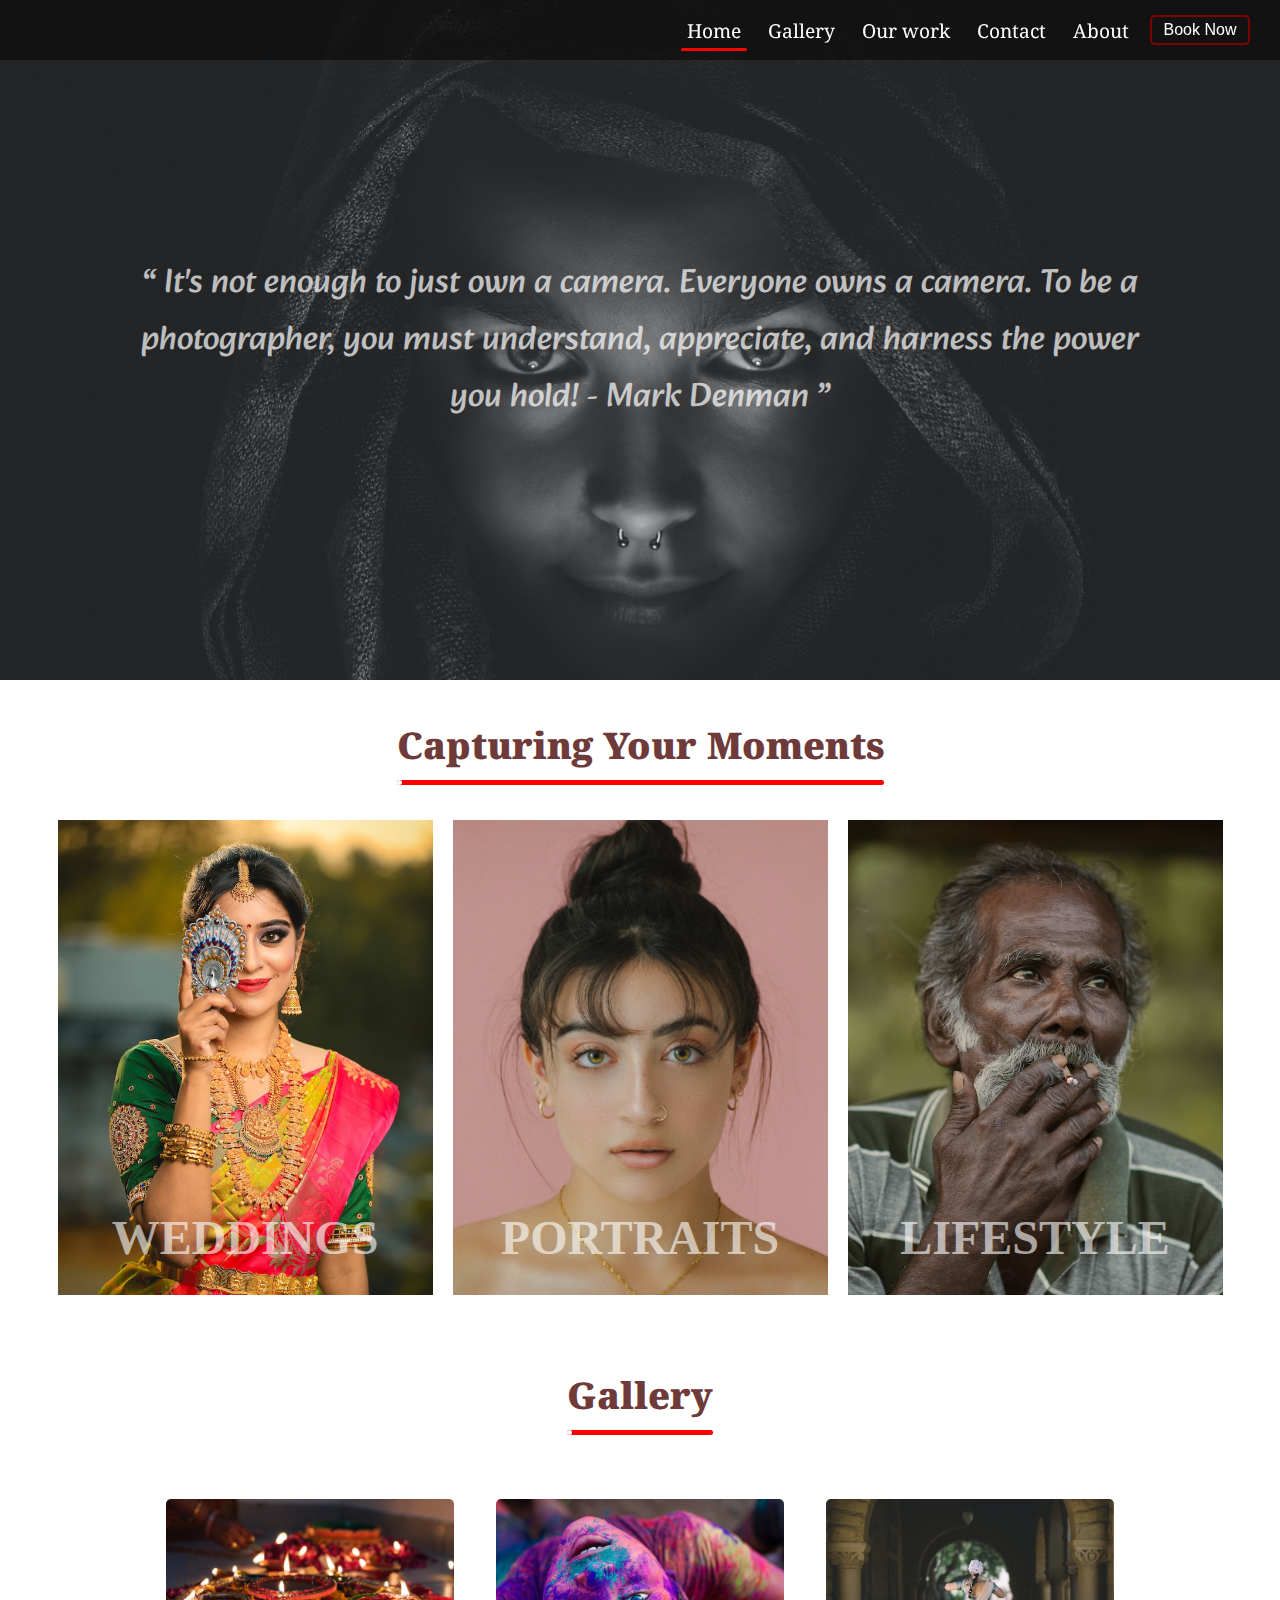
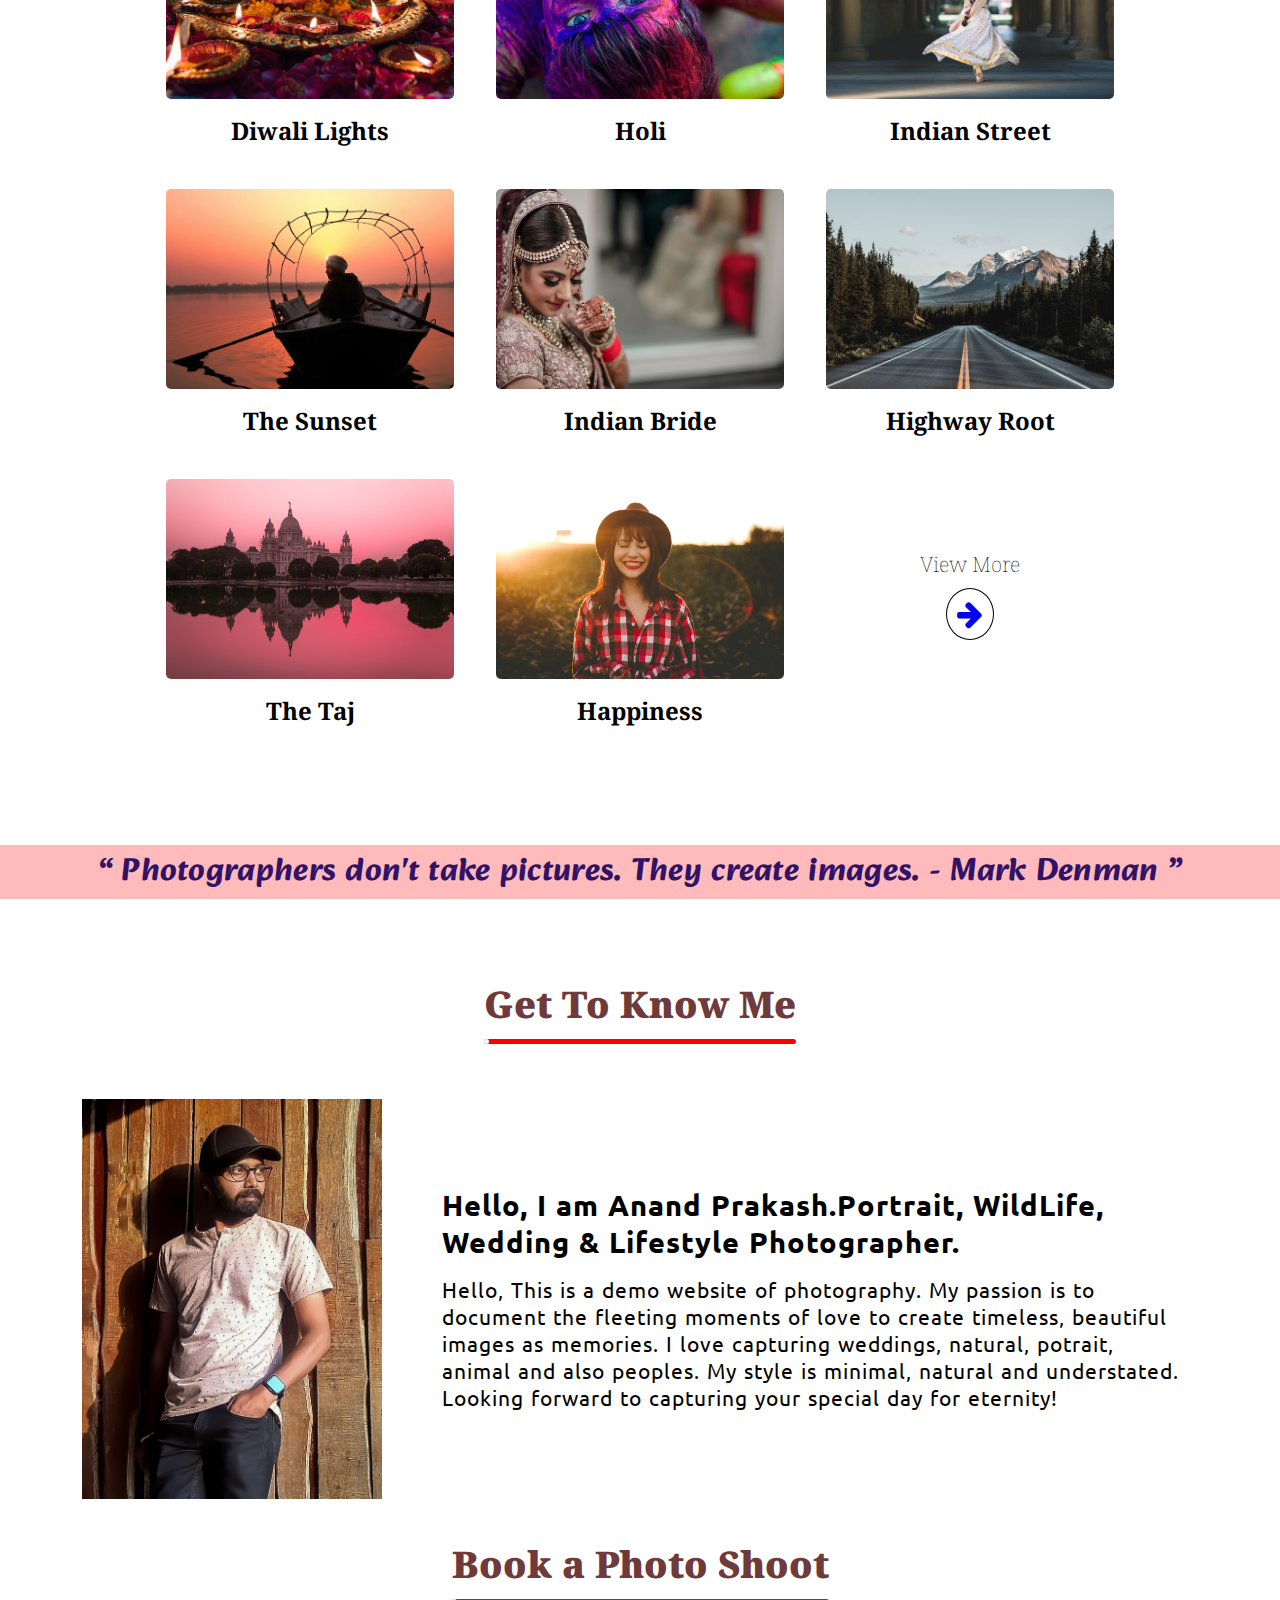
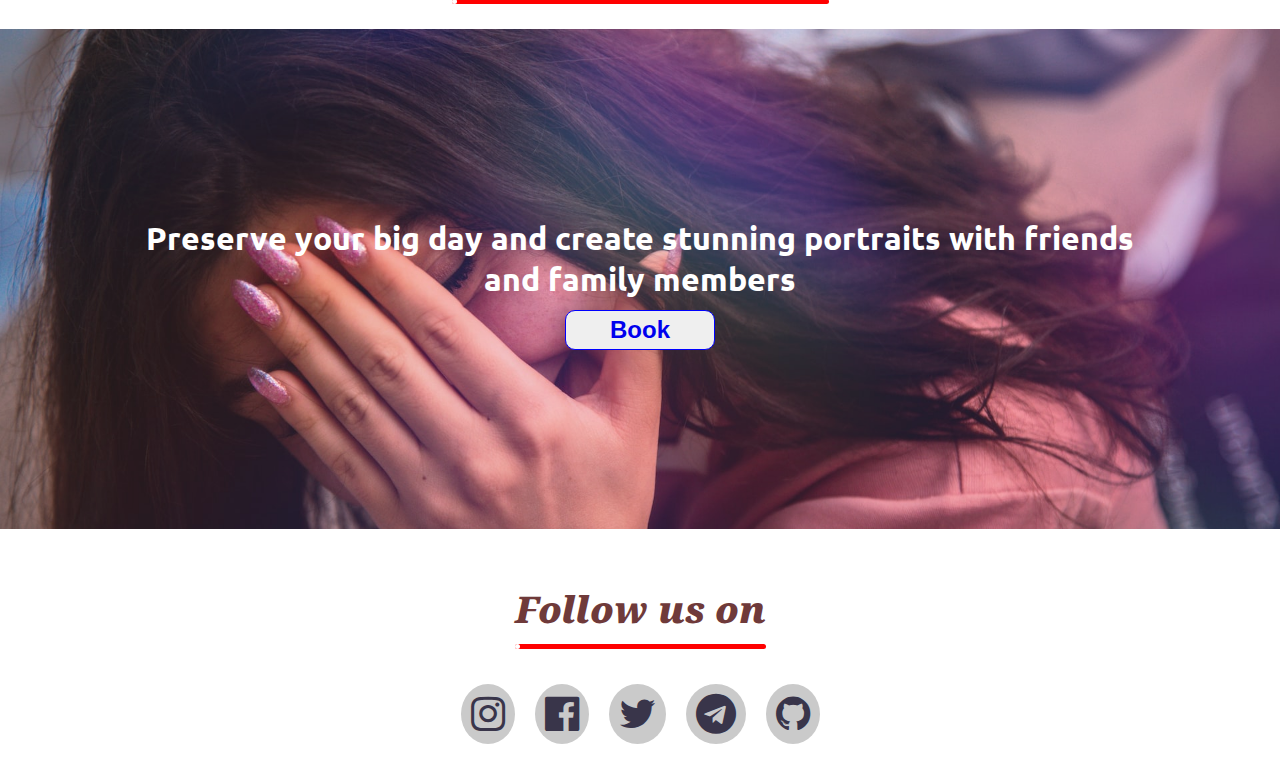
==== commit d4702c03: "new UI update" ====
--- a/index.html
+++ b/index.html
@@ -5,7 +5,15 @@
     <meta charset="UTF-8">
     <meta http-equiv="X-UA-Compatible" content="IE=edge">
     <meta name="viewport" content="width=device-width, initial-scale=1.0">
-    <title>YO Photographer</title>
+    <title>Moments Photography</title>
+    <link rel="preconnect" href="https://fonts.googleapis.com">
+    <link rel="preconnect" href="https://fonts.gstatic.com" crossorigin>
+    <link
+        href="https://fonts.googleapis.com/css2?family=Alkatra:wght@400;700&family=Delicious+Handrawn&family=Noto+Serif:wght@400;700&family=Ubuntu:wght@300;400;700&display=swap"
+        rel="stylesheet">
+
+
+    <link rel="stylesheet" href="./assets/font-awesome-4.7.0/css/font-awesome.min.css">
     <link rel="stylesheet" href="./assets/css/index.css">
 </head>
 
@@ -13,15 +21,15 @@
     <nav id="navbar">
         <div id="logo">
             <!-- <img src="" alt=""> -->
-            <h1>Logo</h1>
+            <h1></h1>
         </div>
         <ul>
             <li><a href="#" id="active">Home</a></li>
+            <li><a href="#">Gallery</a></li>
             <li><a href="#">Our work</a></li>
-            <li><a href="#">Gallery</a></li>
             <li><a href="#">Contact</a></li>
             <li><a href="#">About</a></li>
-            <button class="btn">Book Now</button>
+            <button class="btn"><a href="#">Book Now</a></button>
         </ul>
     </nav>
     <section id="quote-banner">
@@ -29,62 +37,122 @@
             photographer, you must
             understand, appreciate, and harness the power you hold! - Mark Denman ”</div>
     </section>
-    <div id="img-banner">
-        <div id="img1" class="banner-img"><a class="banner-text" href="#">WEDDINGS</a></div>
-        <div id="img2" class="banner-img"><a class="banner-text" href="#">PORTRAITS</a></div>
-        <div id="img3" class="banner-img"><a class="banner-text" href="#">LIFESTYLE</a></div>
+    <section id="moments">
+        <div class="title-div">
+            <h1 class="h1-primary moments-title">Capturing Your Moments</h1>
+            <div id="anime-heading">
+                <div></div>
+            </div>
+        </div>
+        <div id="img-banner">
+            <div id="img1" class="banner-img"><a class="banner-text" href="#">WEDDINGS</a></div>
+            <div id="img2" class="banner-img"><a class="banner-text" href="#">PORTRAITS</a></div>
+            <div id="img3" class="banner-img"><a class="banner-text" href="#">LIFESTYLE</a></div>
+        </div>
+    </section>
+
+    <section id="gallery">
+        <div class="title-div">
+            <h1 class="h1-primary gallery-title">Gallery</h1>
+            <div id="anime-heading">
+                <div></div>
+            </div>
+        </div>
+        <div id="variety-photos">
+            <div class="photo-container">
+                <img class="photo" src="./assets/img/img-deepak.jpg">
+                <div>Diwali Lights</div>
+            </div>
+            <div class="photo-container">
+                <img src="./assets/img/img-holi.jpg">
+                <div>Holi</div>
+            </div>
+            <div class="photo-container">
+                <img src="./assets/img/img-street1.jpg">
+                <div>Indian Street</div>
+            </div>
+            <div class="photo-container">
+                <img src="./assets/img/img-sunset.jpg">
+                <div>The Sunset</div>
+            </div>
+            <div class="photo-container">
+                <img src="./assets/img/img-bride.jpg">
+                <div>Indian Bride</div>
+            </div>
+            <div class="photo-container">
+                <img src="./assets/img/img-highway.jpg">
+                <div>Highway Root</div>
+            </div>
+            <div class="photo-container">
+                <img src="./assets/img/taj.jpg">
+                <div>The Taj</div>
+            </div>
+            <div class="photo-container">
+                <img src="./assets/img/happy face.jpg">
+                <div>Happiness</div>
+            </div>
+            <div class="photo-container">
+                <div id="view-more">View More</div>
+                <a href="#"><i class="fa fa-arrow-right" aria-hidden="true"></i></a>
+            </div>
+        </div>
+    </section>
+
+    <div class="quote">
+        <div>“ Photographers don't take pictures. They create images. - Mark Denman ”</div>
     </div>
 
-    <div id="about-me">
+    <div id="about-me-heading">
+        <div class="title-div">
+            <h1 class="h1-primary">Get To Know Me</h1>
+            <div id="anime-heading">
+                <div></div>
+            </div>
+        </div>
+    </div>
+    <section id="about-me">
         <img src="./assets/img/my-img.jpg" alt="Anand Prakash">
-        <div>Hello, I am Anand Prakash. A Portrait, WildLife, Wedding & Lifestyle Photographer.
-            Hello, This is a demo website of photography, I am Anand Prakash. My passion is to document the fleeting
+        <div>
+            <h3>Hello, I am Anand Prakash.Portrait, WildLife, Wedding & Lifestyle Photographer.</h3>
+            Hello, This is a demo website of photography. My passion is to document the fleeting
             moments of love to create timeless, beautiful images as memories. I love capturing weddings, natural,
             potrait, animal and also peoples. My style is minimal, natural and understated. Looking forward to capturing
-            your special day for eternity!</div>
-    </div>
-    <section id="variety-photos">
-        <div class="photo-container">
-            <img class="photo" src="./assets/img/img-deepak.jpg">
-            <div class="img-discription">Diwali Lights</div>
-        </div>
-        <div class="photo-container">
-            <img src="./assets/img/img-holi.jpg">
-            <div>Holi</div>
-        </div>
-        <div class="photo-container">
-            <img src="./assets/img/img-street1.jpg">
-            <div>Indian Street</div>
-        </div>
-        <div class="photo-container">
-            <img src="./assets/img/img-sunset.jpg">
-            <div>The Sunset</div>
-        </div>
-        <div class="photo-container">
-            <img src="./assets/img/img-bride.jpg">
-            <div>Indian Bride</div>
-        </div>
-        <div class="photo-container">
-            <img src="./assets/img/img-highway.jpg">
-            <div>Highway Root</div>
-        </div>
-        <div class="photo-container">
-            <img src="./assets/img/taj.jpg">
-            <div>The Taj</div>
-        </div>
-        <div class="photo-container">
-            <img src="./assets/img/happy face.jpg">
-            <div>Happiness</div>
+            your special day for eternity!
         </div>
     </section>
-    <div class="quote">“ Photographers don't take pictures. They create images. - Mark Denman ”</div>
 
-    <section class="book-photoshoot">
-        <div>
-            <div class="book-text">Preserve your big day and create stunning portraits with friends and family members</div>
-            <button class="btn"><a href="./assets/html/bookphotoshoot.html">Book a Photo Shoot</a></button>
+    <div id="booking-heading">
+        <div class="title-div">
+            <h1 class="h1-primary">Book a Photo Shoot</h1>
+            <div id="anime-heading">
+                <div></div>
+            </div>
         </div>
+    </div>
+
+    <section id="book-photoshoot">
+        <div id="book-text">Preserve your big day and create stunning portraits with friends and family members</div>
+        <button><a href="./contact-me.html">Book</a></button>
+
     </section>
+
+    <footer id="follow-us">
+        <div class="title-div">
+            <h1 class="h1-primary">Follow us on</h1>
+            <div id="anime-heading">
+                <div></div>
+            </div>
+        </div>
+
+        <div id="social-icon">
+            <a href="#"><i class="fa fa-instagram follow-us-icon" aria-hidden="true"></i></a>
+            <a href="#"><i class="fa fa-facebook-official follow-us-icon" aria-hidden="true"></i></a>
+            <a href="#"><i class="fa fa-twitter follow-us-icon" aria-hidden="true"></i></a>
+            <a href="#"><i class="fa fa-telegram follow-us-icon" aria-hidden="true"></i></a>
+            <a href="#"><i class="fa fa-github follow-us-icon" aria-hidden="true"></i></a>
+
+        </div>
+    </footer>
 </body>
 
 </html>--- a/assets/css/index.css
+++ b/assets/css/index.css
@@ -1,75 +1,115 @@
-
 /* Utility Classes */
-h-primary{
-
-}
-.btn{
+
+
+.h1-primary {
+    font-family: 'Noto Serif', serif;
+    font-weight: 900;
+    margin: 10px 0;
+    text-align: center;
+    font-size: 2.3rem;
+    color: #6f3a3a;
+}
+
+.btn {
     width: 100px;
     height: 30px;
     font-size: 1rem;
     border-radius: 5px;
 }
-*{
+
+.title-div {
+    /* overflow: hidden; */
+}
+
+/* --------------------- */
+
+* {
     margin: 0;
     padding: 0;
     box-sizing: border-box;
     text-decoration: none;
-    
-}
+}
+
+body {
+    /* background-color: silver; */
+}
+
 /* Navigation bar */
-#navbar{
-    position: relative;
+#navbar {
+    position: fixed;
     top: 0;
     left: 0;
+    width: 100%;
     padding: 5px 15px;
     display: flex;
     justify-content: space-between;
     align-items: center;
-}
-#navbar::before{
+    font-family: 'Noto Serif', serif;
+    z-index:5;
+}
+
+#navbar::before {
     content: "";
     background-color: black;
     width: 100%;
     height: 100%;
     position: absolute;
-    opacity: 0.7;
+    opacity: 0.5;
     top: 0;
     left: 0;
-    z-index: -1;
-}
-#logo{
+}
+
+#logo {
     height: 50px;
 }
-#navbar ul{
+
+#navbar ul {
     display: flex;
     align-items: center;
     list-style: none;
 }
-#navbar ul button{
+#navbar ul li {
+    margin-left: 15px;
+}
+#navbar ul button {
     background-color: transparent;
-    border:2px solid red;
-    margin:0px 15px;
-    padding: 5px 10px;
-    color: white;
-}
-#navbar ul li{
-    margin-left:15px;
-}
-#navbar ul li a{
+    border: 2px solid red;
+    margin: 0px 15px;
+    transition: border .5s;
+}
+#navbar ul button a{
+    position: relative;
+    display: block;
+    padding: 4px;
+    color: #fff;
+    transition: color .5s;
+}
+#navbar ul button a:hover{
+    color: lime;
+}
+#navbar ul button:hover{
+    border: 2px solid green;
+}
+#navbar ul li a {
     display: block;
     position: relative;
-    padding:3px 6px;
+    padding: 3px 6px;
     font-size: 1.2rem;
     color: #fff;
-    border-radius:8px;
-}
-#navbar ul li a::after{
+    border-radius: 8px;
+}
+
+#active::after{
+    transform: scaleX(1) !important;
+}
+
+#navbar ul li a::after {
     content: "";
-    position:absolute;
+    position: absolute;
     left: 0px;
     bottom: -4px;
     background-color: red;
-    border-radius:0px;
+    border-radius: 5px;
     width: 100%;
     height: 3px;
     transform: scaleX(0);
@@ -77,7 +117,8 @@
     transition: transform .5s;
     transform-origin: right;
 }
-#navbar ul li a:hover::after{
+
+#navbar ul li a:hover::after {
     transform: scaleX(1);
     transform-origin: left;
 }
@@ -89,38 +130,86 @@
 } */
 
 /* Main banner */
-#quote-banner{
-    display: flex;
-    align-items: center;
-    justify-content: center;
-    height:680px;
-}
-#quote-banner::before{
+
+#quote-banner {
+    display: flex;
+    align-items: center;
+    justify-content: center;
+    height: 680px;
+}
+
+#quote-banner::before {
     content: "";
     width: 100%;
-    height:680px;
+    height: 680px;
     position: absolute;
     left: 0;
     top: 0;
     background: url("../img/home-banner.jpg");
     /* background-blend-mode: multiply; */
     background-position: center;
-    background-size:cover;
+    background-size: cover;
     background-repeat: no-repeat;
-    z-index:-1;
-}
-#quote-banner-text{
-    width: 600px;
-    font-size: 1.9rem;
-    font-weight: 500;
+    z-index: -1;
+}
+
+#quote-banner-text {
+    font-family: 'Alkatra', cursive;
+    max-width: 1000px;
+    font-size: 2.1rem;
+    color: #fff;
     text-align: center;
-}
-#img-banner{
+    opacity: 0.7;
+}
+
+#moments {
+    display: flex;
+    flex-direction: column;
+    justify-content: center;
+    align-items: center;
+}
+
+.moments-title {
+    margin-top: 40px;
+}
+
+#anime-heading {
+    height: 5px;
+    background-color: red;
+    border-radius: 5px;
+    margin-bottom: 25px;
+}
+
+#anime-heading div {
+    width: 5px;
+    height: 5px;
+    background-color: white;
+    position: relative;
+    left: 0;
+    border-radius: 50%;
+    animation-name: heading-anime;
+    /* transition: .5s; */
+    animation-iteration-count: infinite;
+    animation-duration: 3s;
+    animation-timing-function: linear;
+}
+
+@keyframes heading-anime {
+    from {
+        left: 0%;
+    }
+    to {
+        left: 100%;
+    }
+}
+
+#img-banner {
     display: flex;
     justify-content: center;
     flex-wrap: wrap;
 }
-.banner-img{
+
+.banner-img {
     width: 375px;
     height: 475px;
     margin: 10px;
@@ -128,16 +217,20 @@
     background-position: center;
     background-repeat: no-repeat;
 }
-#img1{
+
+#img1 {
     background-image: url('../img/img-wedding1.jpg');
 }
-#img2{
+
+#img2 {
     background-image: url('../img/img-portrait1.jpg');
 }
-#img3{
+
+#img3 {
     background-image: url('../img/img-tamil-shutter.jpg');
 }
-.banner-img a{
+
+.banner-img a {
     display: block;
     text-align: center;
     font-size: 3rem;
@@ -146,71 +239,283 @@
     font-weight: 600;
     position: relative;
     top: 390px;
-    transition: .5s;
-}
-.banner-img a:hover{
+    transition: background-color .5s;
+}
+
+.banner-img a:hover {
     background-color: gray;
     opacity: 1;
 }
 
 
+/* --------------- Gallery ----------- */
+
+#gallery {
+    display: flex;
+    flex-direction: column;
+    align-items: center;
+    justify-content: center;
+    margin: 30px 0;
+    padding: 25px 0;
+}
+
+.gallery-title {
+    /* margin: 15px 0px; */
+}
+
+#variety-photos {
+    display: flex;
+    align-items: center;
+    justify-content: center;
+    flex-wrap: wrap;
+    margin: 10px;
+}
+
+.photo-container {
+    display:flex;
+    flex-direction: column;
+    justify-content: center;
+    align-items: center;
+    width: 320px;
+    height: 280px;
+    margin: 5px;
+}
+
+.photo-container img {
+    width: 318px;
+    height: 230px;
+    padding: 15px;
+    transition:padding .3s;
+    border-radius: 20px;
+}
+
+.photo-container img:hover {
+    padding: 5px;
+}
+
+.photo-container div {
+    text-align: center;
+    font-weight: 700;
+    font-size: 1.5rem;
+    font-family: 'Noto Serif', serif;
+}
+#view-more{
+    font-weight: 100;
+    font-size: 1.3rem;
+}
+.fa-arrow-right{
+    font-size: 30px;
+    border-radius: 50%;
+    border: 1px solid black;
+    padding: 10px;
+    margin-top: 10px;
+}
+.fa-arrow-right:hover{
+    border: 2px solid rgb(58, 1, 112);
+    color: black;
+}
+
 /* -----------------about me---------- */
 
-#about-me{
-    display: flex;
-    align-items: center;
-    justify-content: center;
-    margin-top: 50px;
+#about-me-heading {
+    display: flex;
+    flex-direction: column;
+    align-items: center;
+    justify-content: center;
+}
+
+#about-me-heading h1 {}
+
+#about-me {
+    display: flex;
+    align-items: center;
+    justify-content: center;
+    margin: 30px 20px;
     height: 400px;
 }
-#about-me::before{
+
+#about-me::before {
     content: "";
     width: 100%;
     height: 400px;
-    position:absolute;
-    background: url("../img/about-me-background.jpg");
+    position: absolute;
+    /* background: url("../img/about-me-background.jpg"); */
     background-position: center;
     background-repeat: no-repeat;
     background-size: cover;
-    z-index:-1;
-    opacity: .7;
-}
-#about-me img{
-    width: 200px;
+    z-index: -1;
+}
+
+#about-me img {
+    max-width: 300px;
     height: auto;
-    padding: 30px;
-}
-#about-me div{
-    width: 500px;
+    /* padding: 30px; */
+    /* border-radius: 10px; */
+}
+
+#about-me div {
+    max-width: 777px;
+    margin-left: 40px;
+    font-size: 1.3rem;
+    padding: 20px;
+    /* font-family: 'Delicious Handrawn', cursive; */
+    letter-spacing: 1px;
+    word-spacing: 1px;
+    font-family: 'Ubuntu', sans-serif;
+}
+
+#about-me div h3 {
+    margin-bottom: 15px;
+    font-size: 1.8rem;
+}
+
+
+
+/* ------Quote-------- */
+.quote {
+    display: flex;
+    align-items: center;
+    justify-content: center;
+    background-color: #ffbbbb;
+    margin: 70px 0;
+    width: 100%;
+    overflow: hidden;
+}
+
+.quote div {
+    font-family: 'Alkatra', cursive;
+    text-align: center;
+    font-size: 2rem;
+    color: #301367;
+    font-weight: 700;
+    white-space: nowrap;
+    letter-spacing: 0.3px;
+    word-spacing: 3px;
+    position: relative;
+    animation-name: left-to-right;
+    animation-duration: 15s;
+    animation-delay: 0ms;
+    animation-iteration-count: infinite;
+    animation-timing-function: linear;
+
+}
+
+@keyframes left-to-right {
+    from {
+        transform: translateX(112%);
+    }
+
+    to {
+        transform: translateX(-112%);
+    }
+}
+
+
+/* -----------------book a photoshoot------------- */
+
+#booking-heading {
+    display: flex;
+    flex-direction: column;
+    align-items: center;
+    justify-content: center;
+    margin-top: 30px;
+}
+
+#book-photoshoot {
+    height: 500px;
+    font-size: 2rem;
+    display: flex;
+    flex-direction: column;
+    align-items: center;
+    justify-content: center;
+}
+
+#book-photoshoot::before {
+    content: '';
+    position: absolute;
+    /* top: 0;
+    left: 0; */
+    width: 100%;
+    height: 500px;
+    background: url("../img/img-book2.jpg");
+    background-position: center;
+    background-repeat: no-repeat;
+    background-size: cover;
+    z-index: -1;
+    opacity: .9;
+}
+
+#book-text {
+    font-family: 'Ubuntu', sans-serif;
+    text-align: center;
+    max-width: 66rem;
+    padding: 10px;
+    color: #fff;
+    font-weight: 700;
+    margin: 0 15px;
+}
+
+#book-photoshoot button {
+    height: 40px;
+    width: 150px;
+    border-radius: 10px;
+    border: 1px solid blue;
+    transition: .5s;
+}
+
+#book-photoshoot button a {
+    display: block;
+    padding: 3px 6px;
+    border-radius: 10px;
+    font-weight: 600;
     font-size: 1.5rem;
-    padding: 20px;
-}
-
-/* ---------------Variety Photos----------- */
-
-#variety-photos{
-    display: flex;
-    align-items: center;
-    justify-content: center;
-    flex-wrap: wrap;
+    transition: .5s;
+}
+
+#book-photoshoot button:hover {
+    background-color: green;
+    border: 1px solid #fff;
+    color: #fff;
+}
+
+#book-photoshoot button a:hover {
+    color: #fff;
+}
+
+
+#follow-us {
+    display: flex;
+    flex-direction: column;
+    align-items: center;
+    justify-content: center;
+    height: 250px;
+}
+#follow-us h1 {
+    font-style: italic;
+    padding-top: 20px;
+}
+
+#social-icon {
+    display: flex;
+    align-items: center;
+    justify-content: center;
+}
+
+.fa-telegram,
+.fa-facebook-official,
+.fa-instagram,
+.fa-twitter,
+.fa-github {
+    font-size: 40px;
+    color: #39354a;
+    padding: 10px;
     margin: 10px;
-}
-.photo-container{
-    width: 320px;
-    height: 280px;
-    margin: 5px;
-}
-.photo-container img{
-    width: 318px;
-    height: 230px;
-    padding: 15px;
-    transition: .5s;
-}
-.photo-container img:hover{
-    padding: 5px;
-}
-.photo-container div{
-    text-align: center;
-    font-weight: 700;
-    font-size: 1.5rem;
+    background-color: #cacaca;
+    border-radius: 50%;
+    transition: 0.3s;
+}
+
+.follow-us-icon:hover {
+    color: white;
+    background-color: black;
 }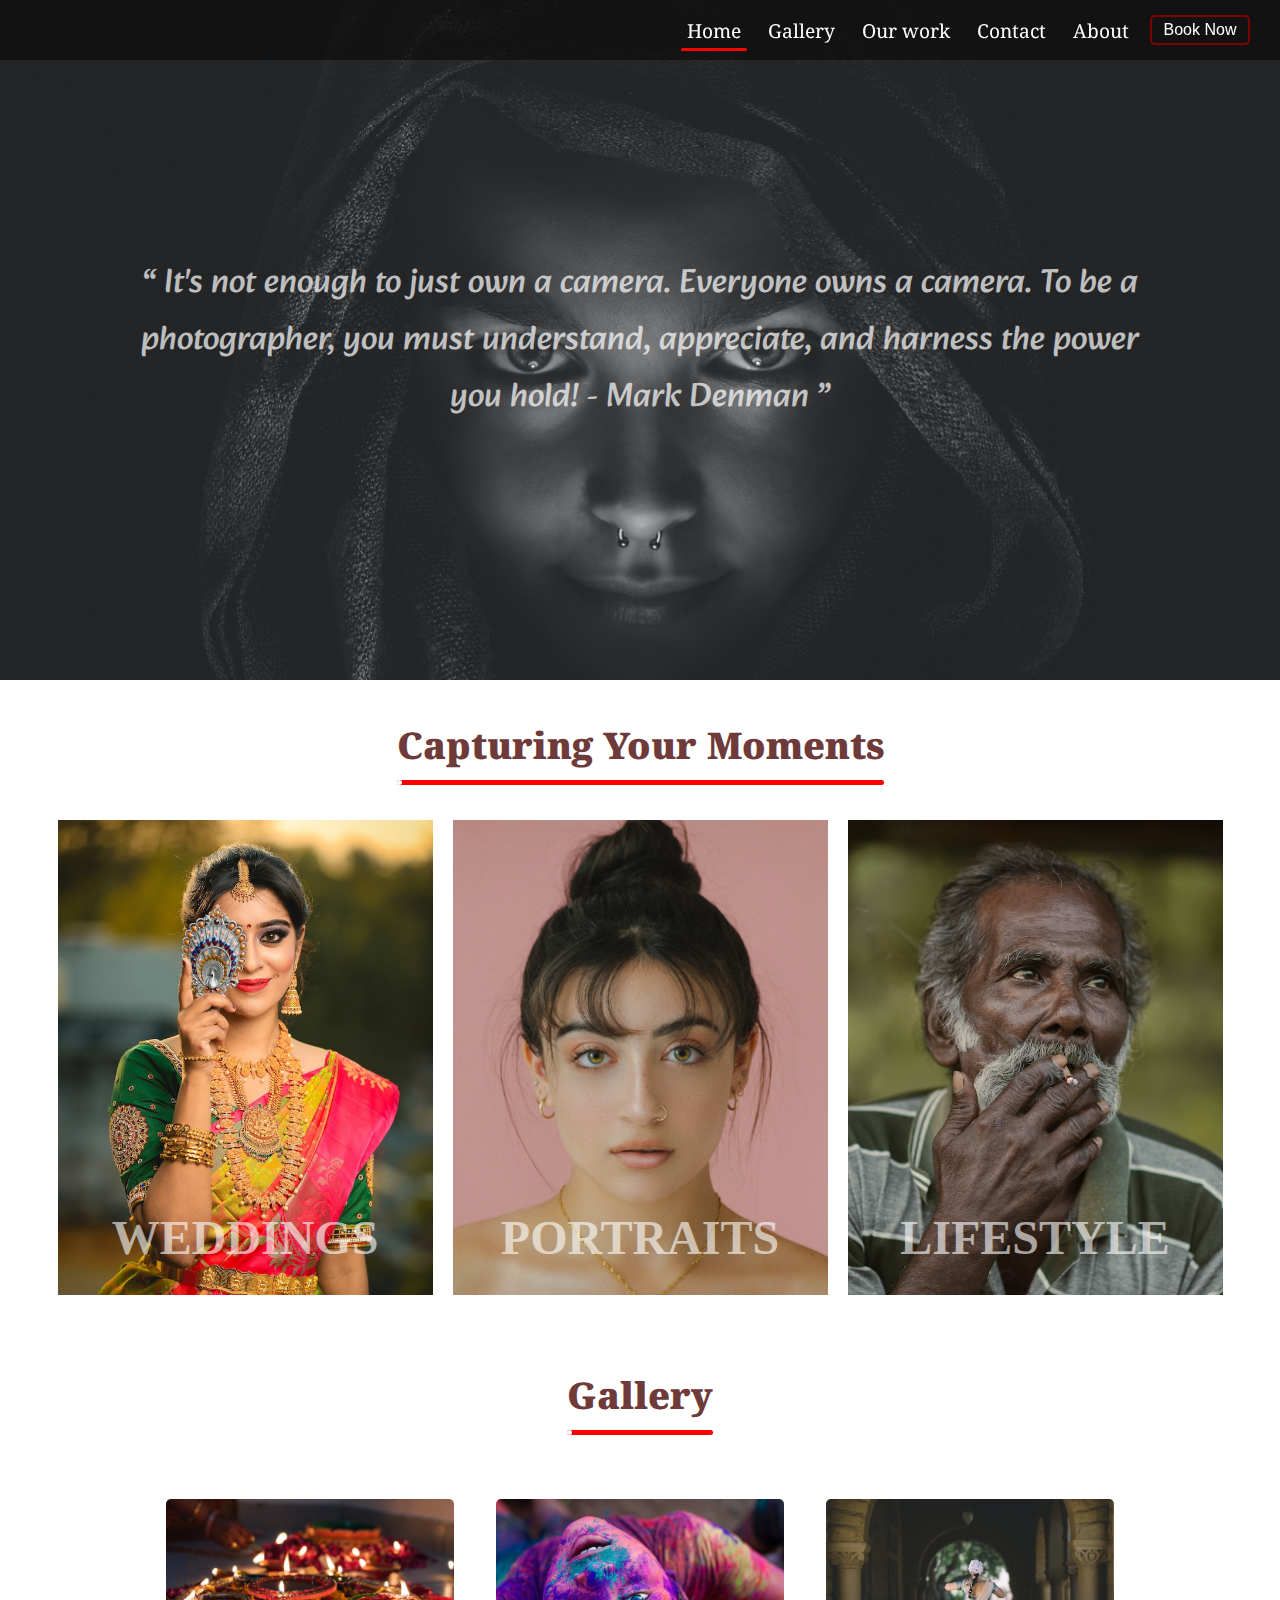
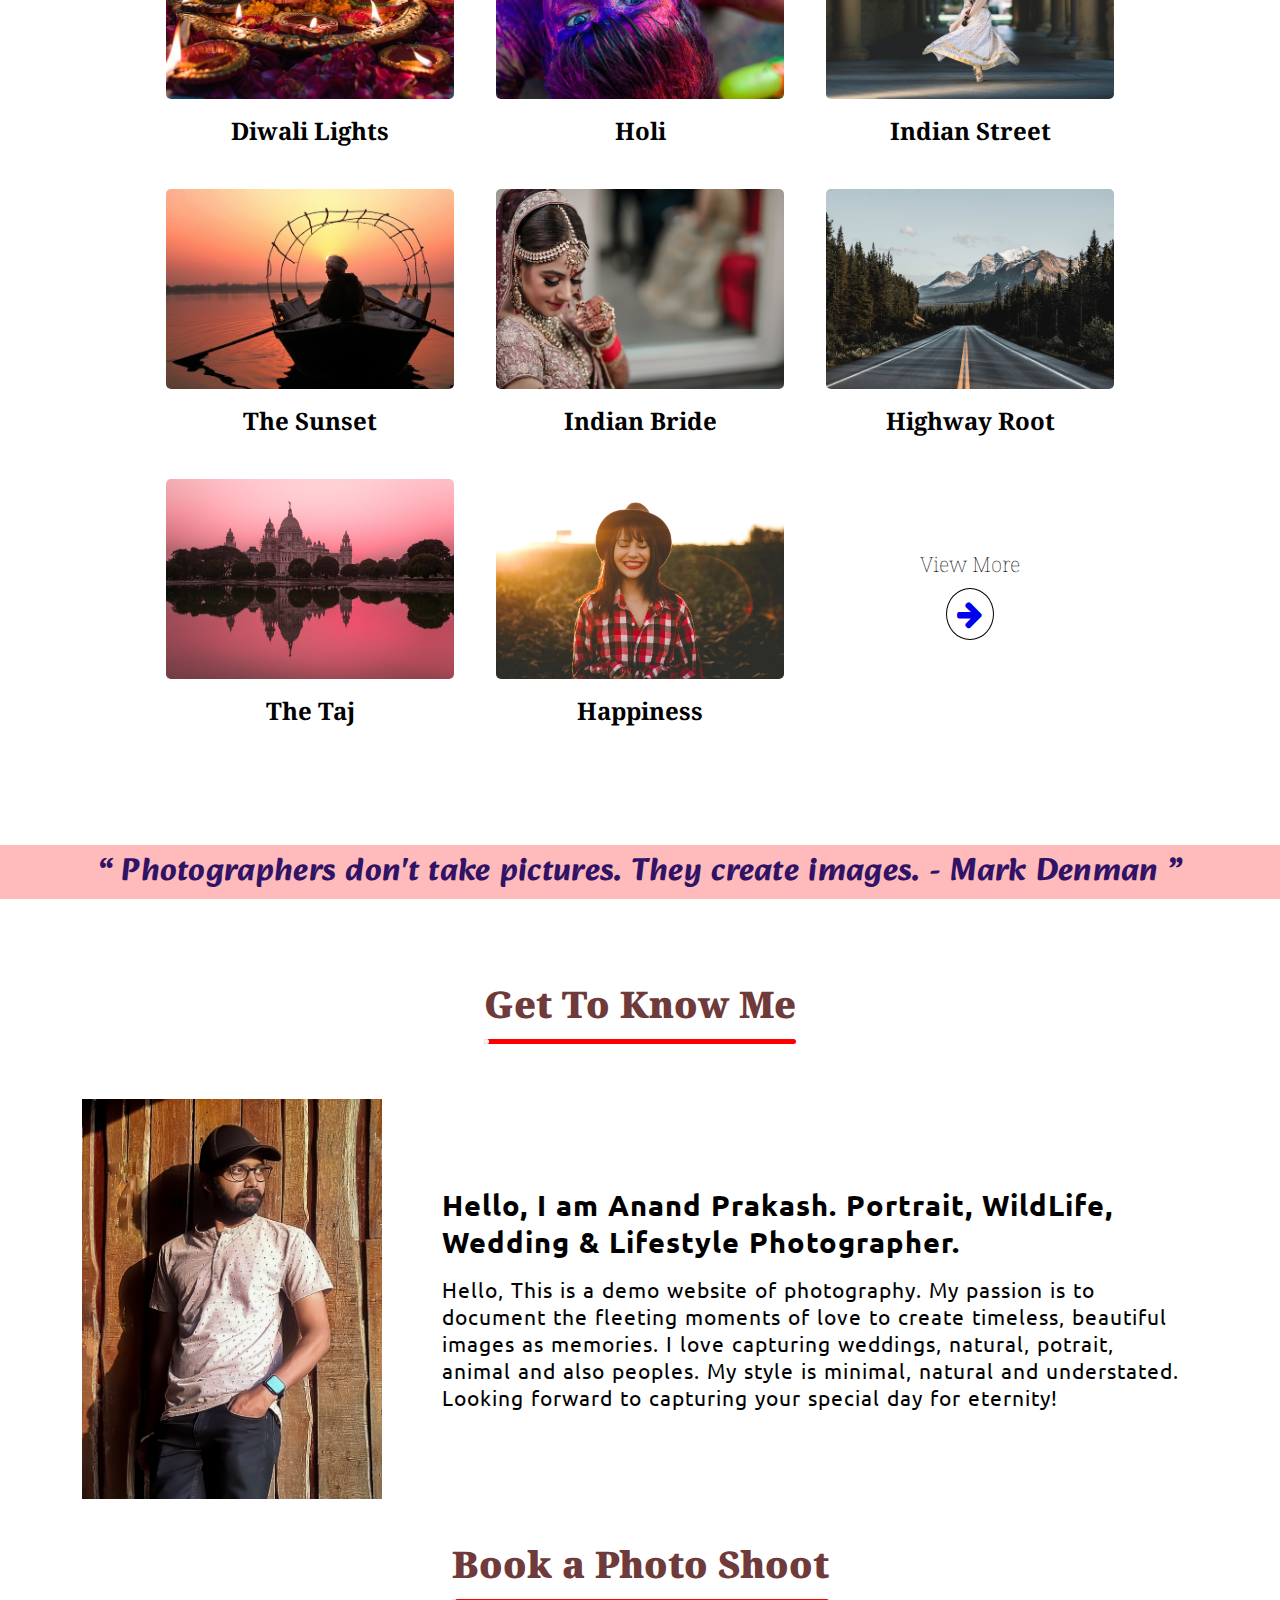
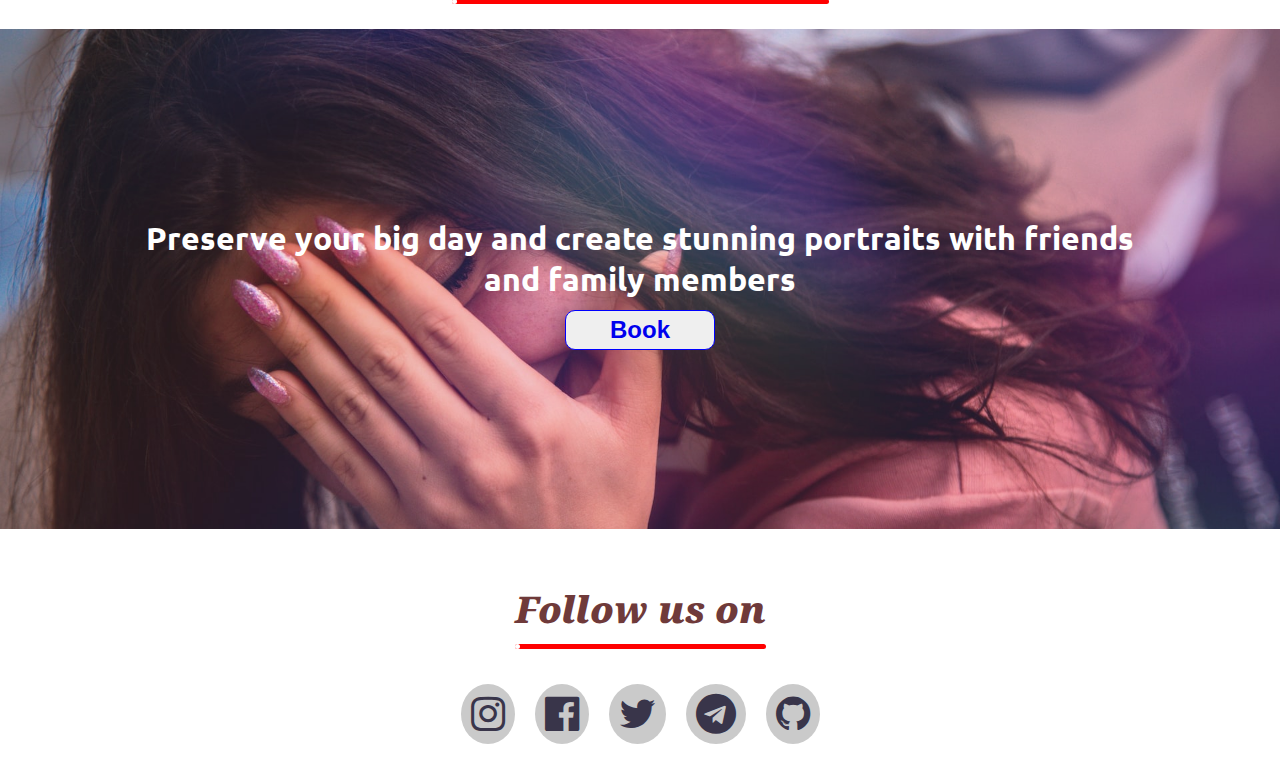
==== commit 20bdfaa1: "responsive" ====
--- a/index.html
+++ b/index.html
@@ -8,13 +8,10 @@
     <title>Moments Photography</title>
     <link rel="preconnect" href="https://fonts.googleapis.com">
     <link rel="preconnect" href="https://fonts.gstatic.com" crossorigin>
-    <link
-        href="https://fonts.googleapis.com/css2?family=Alkatra:wght@400;700&family=Delicious+Handrawn&family=Noto+Serif:wght@400;700&family=Ubuntu:wght@300;400;700&display=swap"
-        rel="stylesheet">
-
-
+    <link href="https://fonts.googleapis.com/css2?family=Alkatra:wght@400;700&family=Delicious+Handrawn&family=Noto+Serif:wght@400;700&family=Ubuntu:wght@300;400;700&display=swap" rel="stylesheet">
     <link rel="stylesheet" href="./assets/font-awesome-4.7.0/css/font-awesome.min.css">
     <link rel="stylesheet" href="./assets/css/index.css">
+    <link rel="stylesheet" media="screen and (max-width: 800px)" href="./assets/css/index-phone.css">
 </head>
 
 <body>
@@ -24,13 +21,23 @@
             <h1></h1>
         </div>
         <ul>
-            <li><a href="#" id="active">Home</a></li>
-            <li><a href="#">Gallery</a></li>
-            <li><a href="#">Our work</a></li>
-            <li><a href="#">Contact</a></li>
-            <li><a href="#">About</a></li>
-            <button class="btn"><a href="#">Book Now</a></button>
+            <li class="hide-nav"><a href="#" id="active">Home</a></li>
+            <li class="hide-nav"><a href="#">Gallery</a></li>
+            <li class="hide-nav"><a href="#">Our work</a></li>
+            <li class="hide-nav"><a href="#">Contact</a></li>
+            <li class="hide-nav"><a href="#">About</a></li>
+            <button class="btn hide-nav"><a href="#">Book Now</a></button>
         </ul>
+        <div class="dropdown">
+            <i class="fa fa-bars" aria-hidden="true"></i>
+        <div class="dropdown-content">
+                <a class="nav-link" id="active" href="#">Home</a>
+                <a class="nav-link" href="#">Gallery</a>
+                <a class="nav-link" href="#">Our work</a>
+                <a class="nav-link" href="#">Contact</a>
+                <a class="nav-link" href="#">About</a>
+                <button class="btn"><a href="#">Book Now</a></button>
+        </div>
     </nav>
     <section id="quote-banner">
         <div id="quote-banner-text">“ It's not enough to just own a camera. Everyone owns a camera. To be a
@@ -113,7 +120,7 @@
     <section id="about-me">
         <img src="./assets/img/my-img.jpg" alt="Anand Prakash">
         <div>
-            <h3>Hello, I am Anand Prakash.Portrait, WildLife, Wedding & Lifestyle Photographer.</h3>
+            <h3>Hello, I am Anand Prakash. Portrait, WildLife, Wedding & Lifestyle Photographer.</h3>
             Hello, This is a demo website of photography. My passion is to document the fleeting
             moments of love to create timeless, beautiful images as memories. I love capturing weddings, natural,
             potrait, animal and also peoples. My style is minimal, natural and understated. Looking forward to capturing
--- a/assets/css/index.css
+++ b/assets/css/index.css
@@ -1,4 +1,6 @@
 /* Utility Classes */
+
+
 
 
 .h1-primary {
@@ -34,7 +36,8 @@
     /* background-color: silver; */
 }
 
-/* Navigation bar */
+/* -----------------------------Navigation bar---------------------- */
+
 #navbar {
     position: fixed;
     top: 0;
@@ -122,14 +125,86 @@
     transform: scaleX(1);
     transform-origin: left;
 }
-/* 
-#navbar ul li a:hover{
-    background-color: #fff;
-    color: red;
-    transition: 0.5s;
-} */
-
-/* Main banner */
+.fa-bars {
+    color: white;
+    font-size: 30px;
+    margin: 0px 20px;
+    display: none;
+}
+
+/* ----------------dropdown-navigaytion---------------- */
+
+.dropdown{
+    position: absolute;
+    right: 15px;
+}
+.dropdown-content {
+    display: none;
+    flex-direction: column;
+    justify-content: center;
+    align-items: center;
+    position: absolute;
+    right: 5px;
+    background-color: #f9f9f9;
+    min-width: 160px;
+    border-radius: 10px;
+}
+
+.dropdown:hover .dropdown-content {
+    display: flex;
+}
+.dropdown button {
+    background-color: transparent;
+    border: 2px solid red;
+    margin: 5px 0px;
+    transition: border .5s;
+}
+
+.dropdown-content a {
+    position: relative;
+    color: black;
+    font-size: 1.1rem;
+    margin: 5px 0;
+}
+
+.dropdown-content button a {
+    top: -6px;
+    display: block;
+    padding: 4px;
+    color: #000000;
+    transition: color .5s;
+}
+
+.dropdown button a:hover {
+    color: lime;
+}
+
+.dropdown button:hover {
+    border: 2px solid green;
+}
+
+.nav-link::after {
+    content: "";
+    position: absolute;
+    left: 0px;
+    bottom: -4px;
+    background-color: red;
+    border-radius: 5px;
+    width: 100%;
+    height: 3px;
+    transform: scaleX(0);
+    /* transition: .5s; */
+    transition: transform .5s;
+    transform-origin: right;
+}
+a:hover::after {
+    transform: scaleX(1);
+    transform-origin: left;
+}
+
+
+
+/* -------------Main banner------------------ */
 
 #quote-banner {
     display: flex;
@@ -161,7 +236,7 @@
     text-align: center;
     opacity: 0.7;
 }
-
+/* --------------moments------------- */
 #moments {
     display: flex;
     flex-direction: column;
@@ -331,19 +406,6 @@
     align-items: center;
     justify-content: center;
     margin: 30px 20px;
-    height: 400px;
-}
-
-#about-me::before {
-    content: "";
-    width: 100%;
-    height: 400px;
-    position: absolute;
-    /* background: url("../img/about-me-background.jpg"); */
-    background-position: center;
-    background-repeat: no-repeat;
-    background-size: cover;
-    z-index: -1;
 }
 
 #about-me img {
@@ -499,6 +561,7 @@
     display: flex;
     align-items: center;
     justify-content: center;
+    flex-wrap: wrap;
 }
 
 .fa-telegram,
--- a/assets/css/index-phone.css
+++ b/assets/css/index-phone.css
@@ -0,0 +1,74 @@
+.h1-primary{
+    font-size: 1.6rem;
+}
+.hide-nav{
+    display: none;
+}
+.fa-bars {
+    display: inline-block;
+}
+#quote-banner-text{
+    font-size: 2rem;
+}
+
+/* ---------------main banner----------------- */
+#quote-banner-text {
+    font-size: 1.2rem;
+    margin: 1.1rem;
+}
+
+/* ---------------------moments------------ */
+
+.banner-img {
+    max-width: 306px;
+    max-height: 407px;
+    margin: 8px;
+}
+.banner-img a {
+    font-size: 2.3rem;
+    top: 340px;
+}
+.photo-container {
+    max-width: 160px;
+    max-height: 150px;
+    margin: 5px;
+}
+.photo-container img {
+    width: 170px;
+    height: 120px;
+    padding: 5px;
+}
+.photo-container div {
+    font-size: 1.1rem;
+}
+/* ------------quote---------- */
+
+.quote div {
+    font-size: 1.5rem;
+    animation-duration: 10s;
+}
+@keyframes left-to-right {
+    0% {
+        transform: translateX(97%);
+    }
+    100% {
+        transform: translateX(-97%);
+    }
+}
+
+/* ----------------about me----------------- */
+#about-me{
+    flex-direction: column;
+}
+#about-me img {
+    max-width: 240px;
+    height: auto;
+}
+#about-me div {
+    font-size: 1.1rem;
+    padding: 20px;
+    margin: 10px;
+}
+#about-me div h3{
+    font-size: 1.3rem;
+}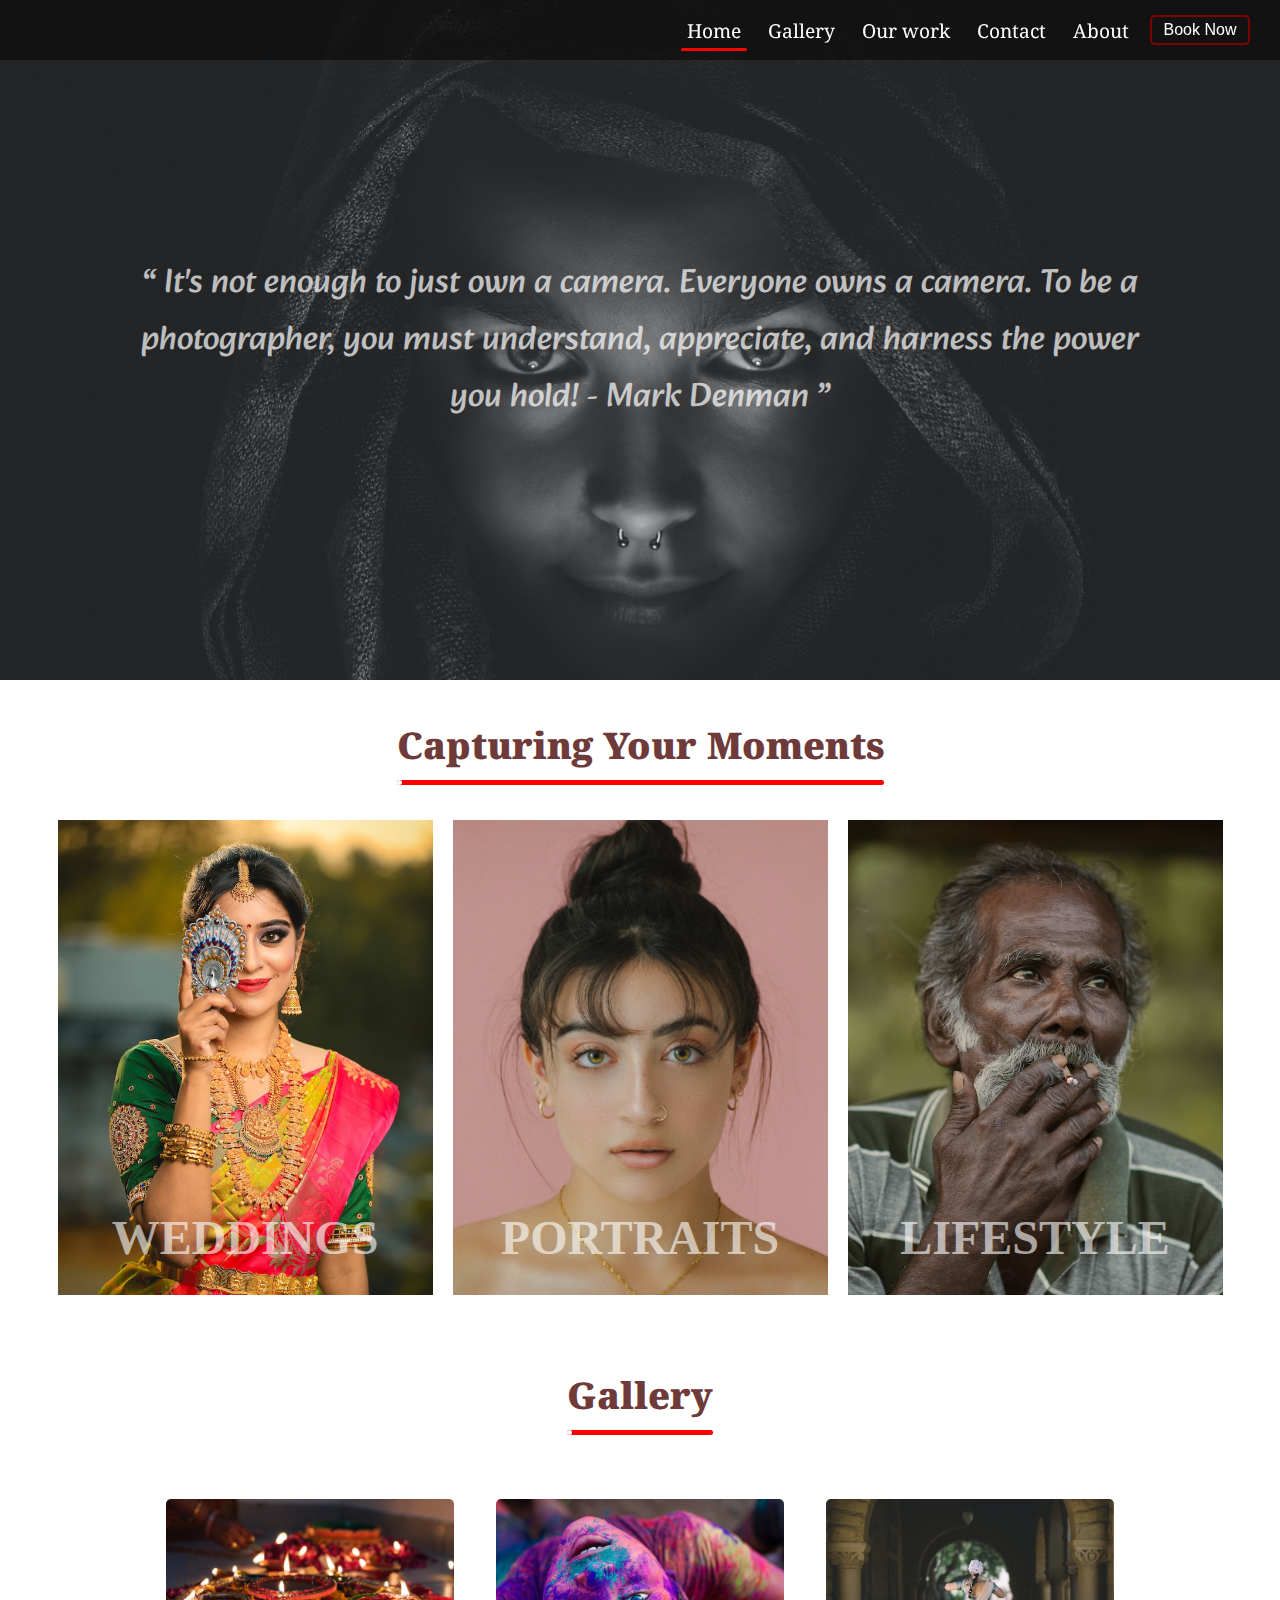
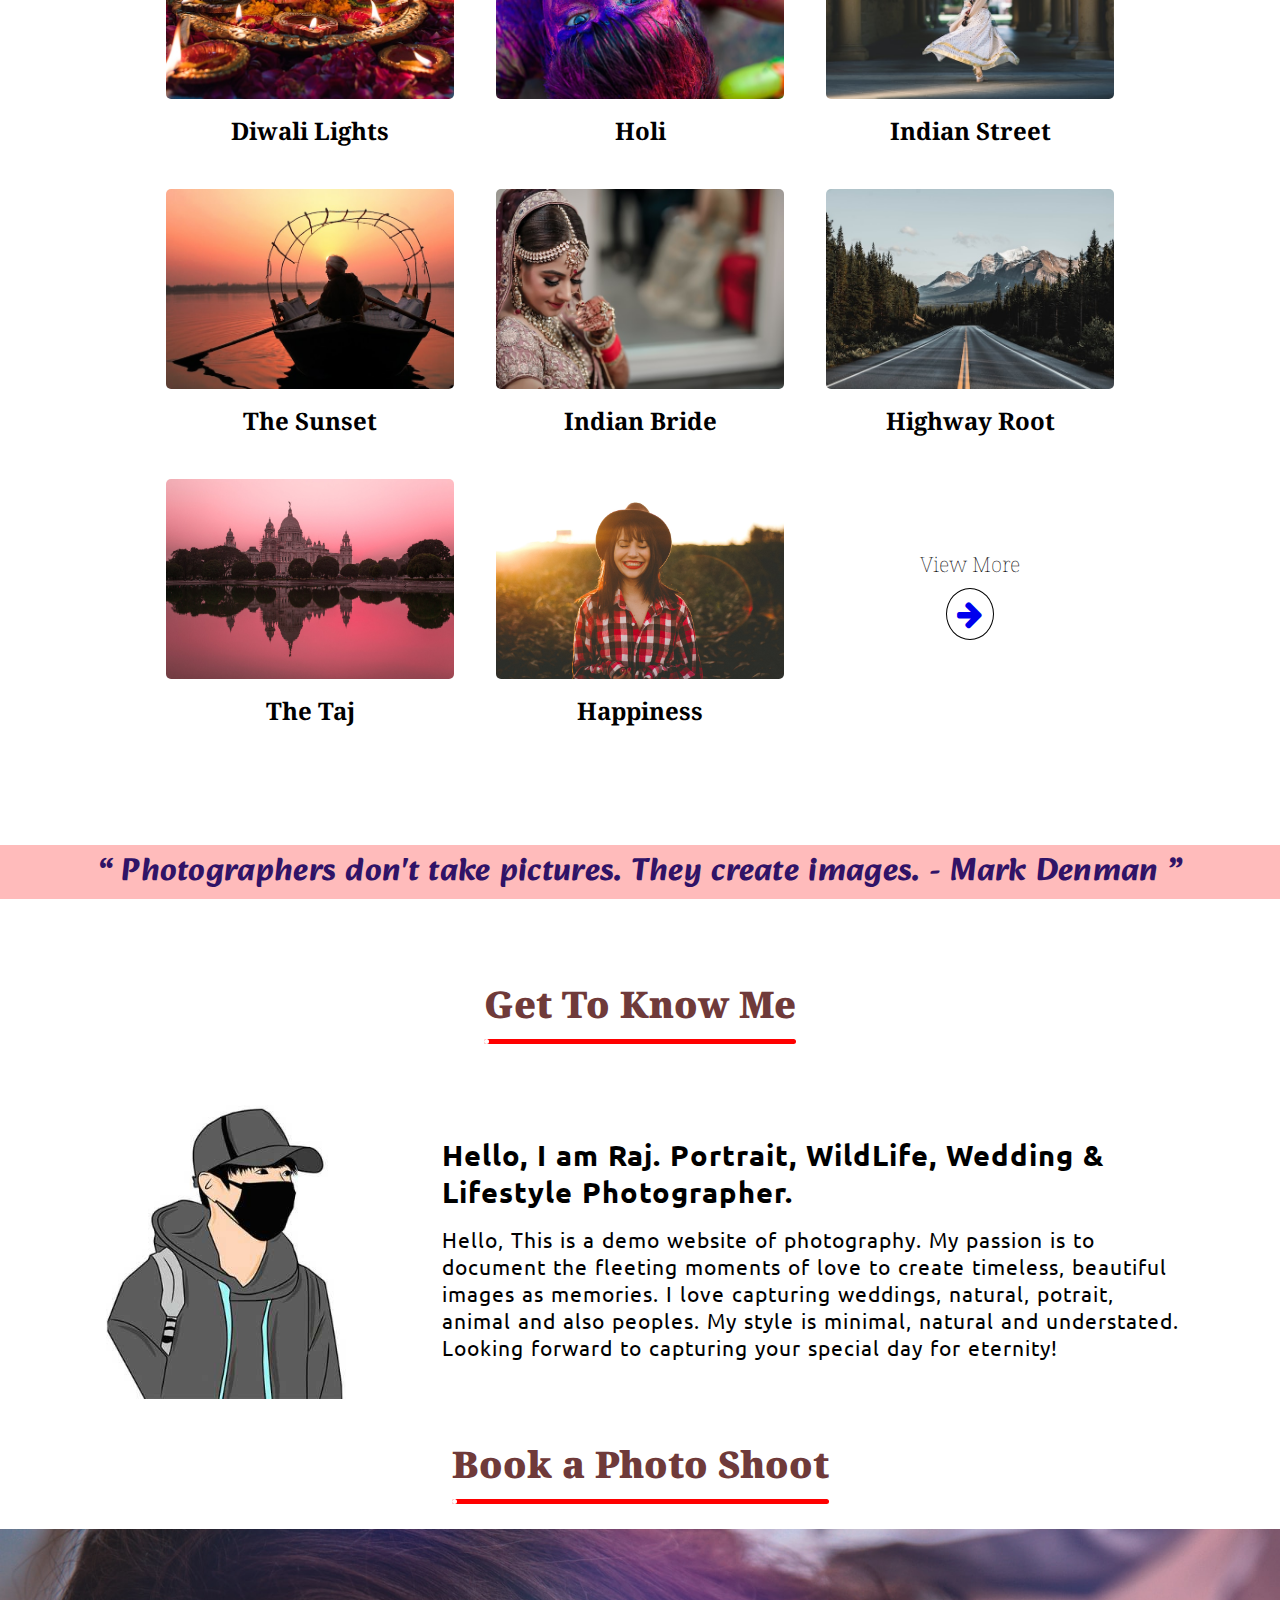
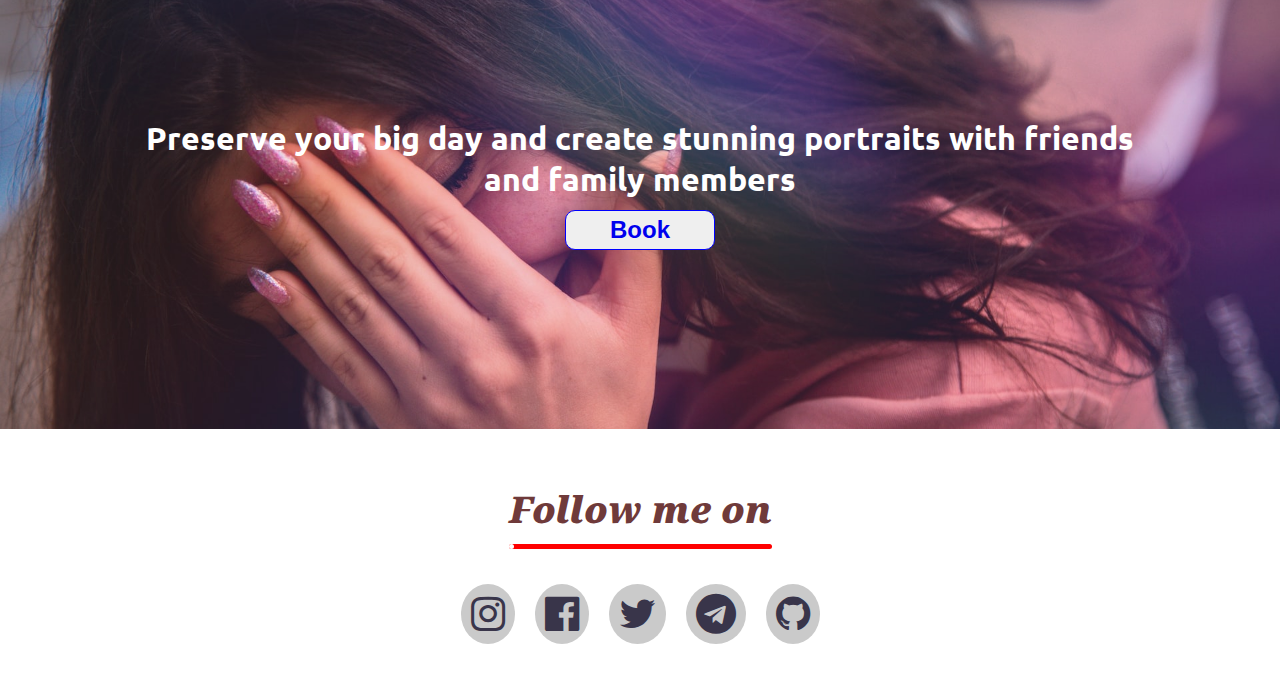
==== commit 5a95cde3: "changes :)" ====
--- a/index.html
+++ b/index.html
@@ -8,7 +8,10 @@
     <title>Moments Photography</title>
     <link rel="preconnect" href="https://fonts.googleapis.com">
     <link rel="preconnect" href="https://fonts.gstatic.com" crossorigin>
-    <link href="https://fonts.googleapis.com/css2?family=Alkatra:wght@400;700&family=Delicious+Handrawn&family=Noto+Serif:wght@400;700&family=Ubuntu:wght@300;400;700&display=swap" rel="stylesheet">
+
+    <link
+        href="https://fonts.googleapis.com/css2?family=Alkatra:wght@400;700&family=Delicious+Handrawn&family=Noto+Serif:wght@400;700&family=Ubuntu:wght@300;400;700&display=swap"
+        rel="stylesheet">
     <link rel="stylesheet" href="./assets/font-awesome-4.7.0/css/font-awesome.min.css">
     <link rel="stylesheet" href="./assets/css/index.css">
     <link rel="stylesheet" media="screen and (max-width: 800px)" href="./assets/css/index-phone.css">
@@ -30,14 +33,14 @@
         </ul>
         <div class="dropdown">
             <i class="fa fa-bars" aria-hidden="true"></i>
-        <div class="dropdown-content">
+            <div class="dropdown-content">
                 <a class="nav-link" id="active" href="#">Home</a>
                 <a class="nav-link" href="#">Gallery</a>
                 <a class="nav-link" href="#">Our work</a>
                 <a class="nav-link" href="#">Contact</a>
                 <a class="nav-link" href="#">About</a>
                 <button class="btn"><a href="#">Book Now</a></button>
-        </div>
+            </div>
     </nav>
     <section id="quote-banner">
         <div id="quote-banner-text">“ It's not enough to just own a camera. Everyone owns a camera. To be a
@@ -117,10 +120,11 @@
             </div>
         </div>
     </div>
+
     <section id="about-me">
-        <img src="./assets/img/my-img.jpg" alt="Anand Prakash">
+        <img src="./assets/img/dp.jpg" alt="dp">
         <div>
-            <h3>Hello, I am Anand Prakash. Portrait, WildLife, Wedding & Lifestyle Photographer.</h3>
+            <h3>Hello, I am Raj. Portrait, WildLife, Wedding & Lifestyle Photographer.</h3>
             Hello, This is a demo website of photography. My passion is to document the fleeting
             moments of love to create timeless, beautiful images as memories. I love capturing weddings, natural,
             potrait, animal and also peoples. My style is minimal, natural and understated. Looking forward to capturing
@@ -145,7 +149,7 @@
 
     <footer id="follow-us">
         <div class="title-div">
-            <h1 class="h1-primary">Follow us on</h1>
+            <h1 class="h1-primary">Follow me on</h1>
             <div id="anime-heading">
                 <div></div>
             </div>
--- a/assets/css/index.css
+++ b/assets/css/index.css
@@ -139,6 +139,8 @@
     right: 15px;
 }
 .dropdown-content {
+    font-family: 'Noto Serif', serif;
+    font-weight: 900;
     display: none;
     flex-direction: column;
     justify-content: center;
@@ -149,7 +151,10 @@
     min-width: 160px;
     border-radius: 10px;
 }
-
+.fa-bars:hover {
+    color: red;
+    cursor: pointer;
+}
 .dropdown:hover .dropdown-content {
     display: flex;
 }
@@ -445,6 +450,7 @@
 }
 
 .quote div {
+    display: inline-block;
     font-family: 'Alkatra', cursive;
     text-align: center;
     font-size: 2rem;
--- a/assets/css/index-phone.css
+++ b/assets/css/index-phone.css
@@ -28,6 +28,7 @@
     font-size: 2.3rem;
     top: 340px;
 }
+/* ---------------Gallery------------ */
 .photo-container {
     max-width: 160px;
     max-height: 150px;
@@ -36,7 +37,10 @@
 .photo-container img {
     width: 170px;
     height: 120px;
-    padding: 5px;
+    padding: 8px;
+}
+.photo-container img:hover{
+    padding: 1px;
 }
 .photo-container div {
     font-size: 1.1rem;
@@ -61,7 +65,7 @@
     flex-direction: column;
 }
 #about-me img {
-    max-width: 240px;
+    max-width: 200px;
     height: auto;
 }
 #about-me div {
